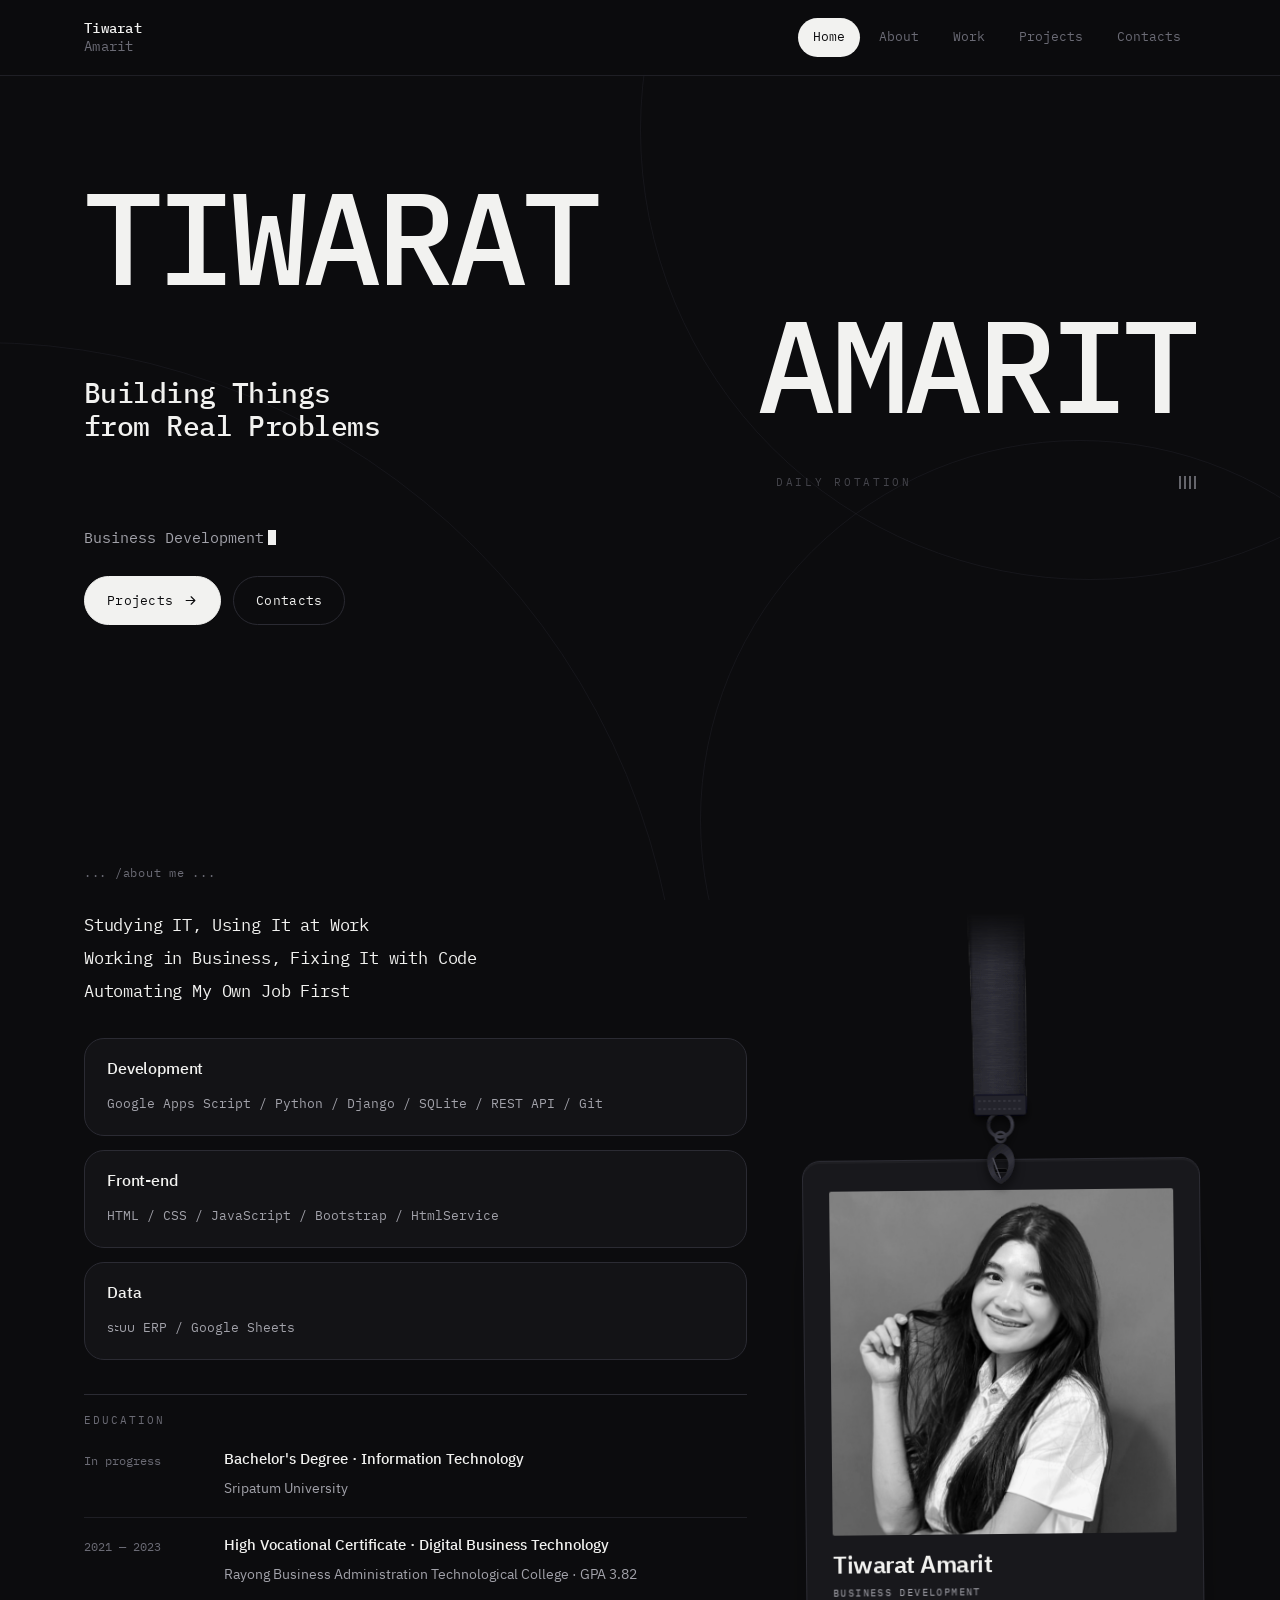
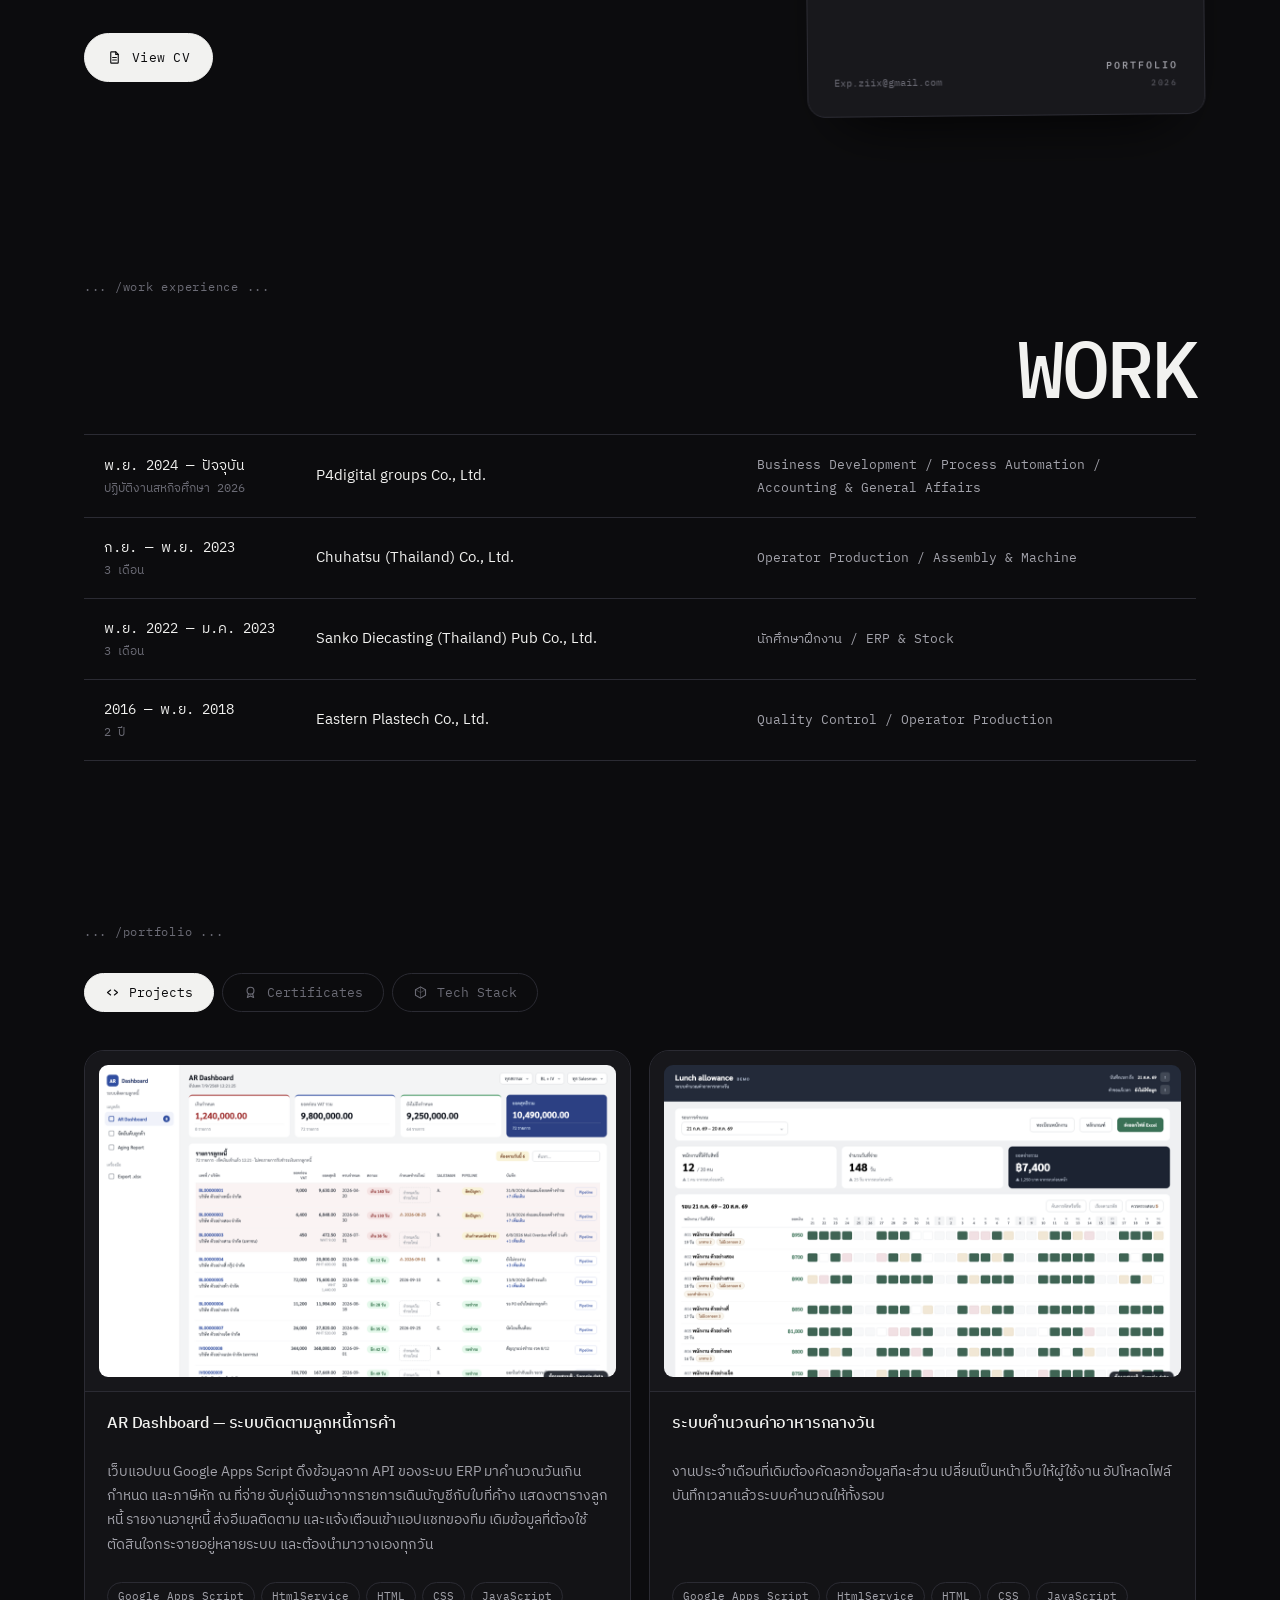
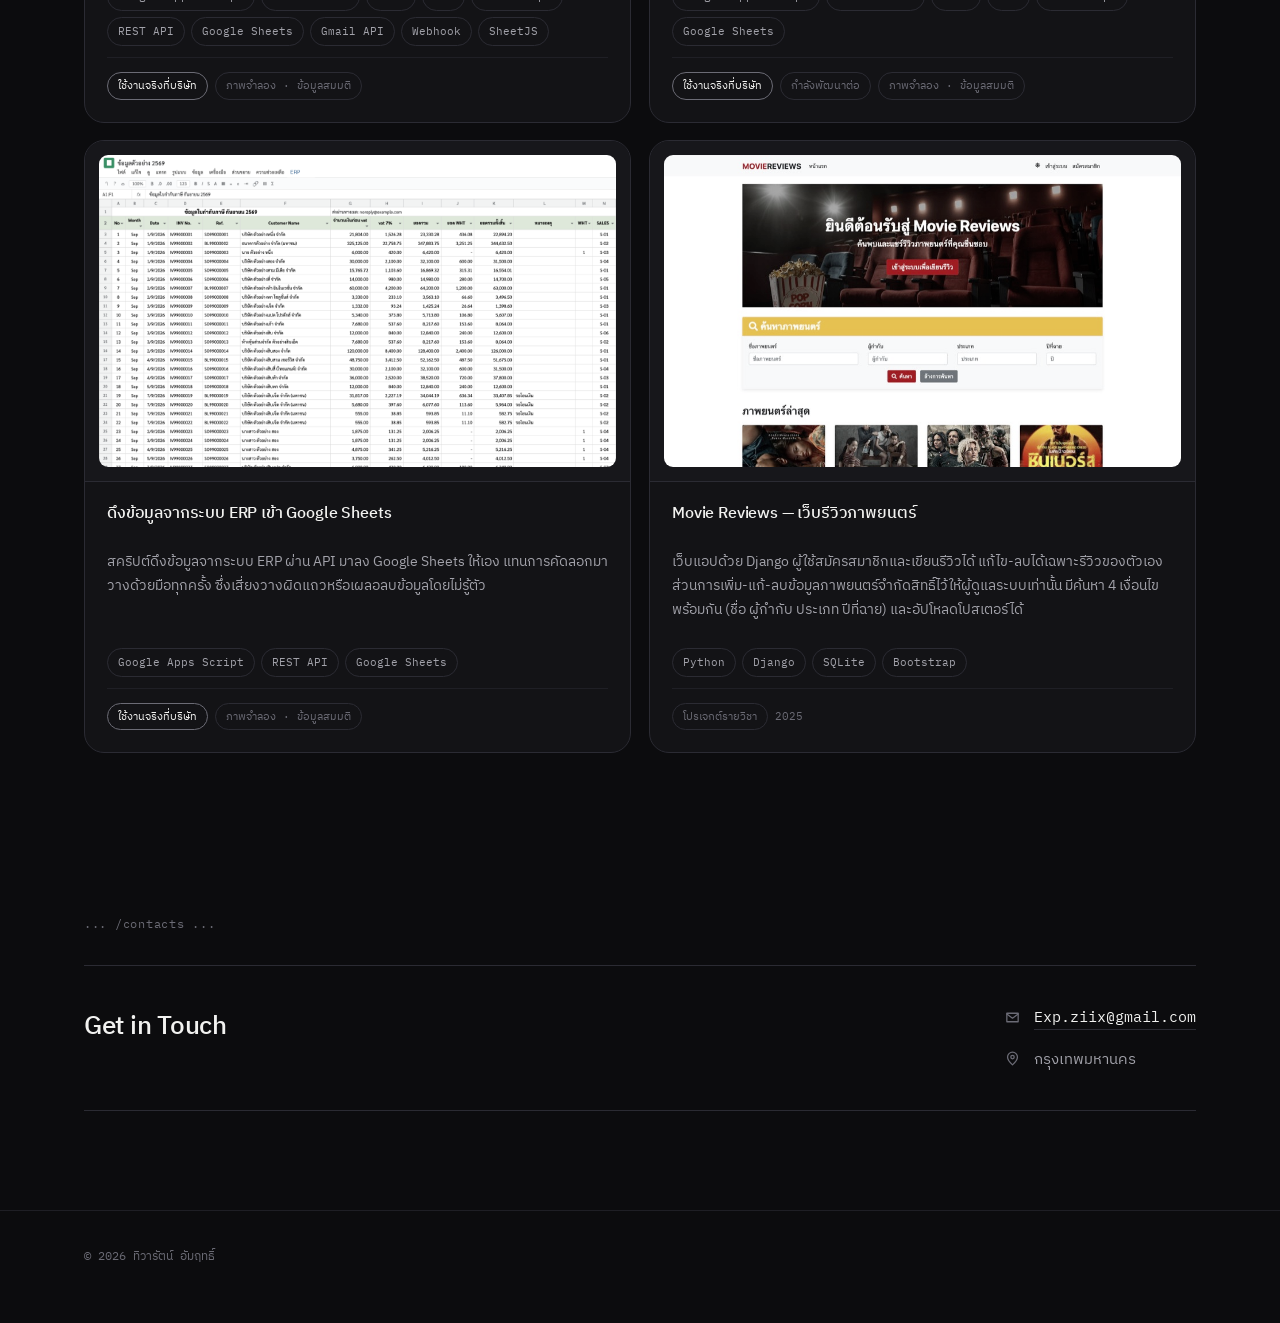
==== index.html @ dc03c557 "เว็บพอร์ตโฟลิโอส่วนตัว เขียนด้วย HTML CSS JavaScript ล้วน ไม่ใช้เฟรมเวิร์กและไม่มีขั้นตอน build ประก" ====
<!doctype html>
<html lang="th">
<head>
<meta charset="UTF-8">
<meta name="viewport" content="width=device-width, initial-scale=1.0">

<!-- ===== SEO / ตอนแปะลิงก์ใน LinkedIn, Messenger, LINE จะดึงตรงนี้ไปแสดง =====
     TODO: แก้ชื่อ ตำแหน่ง และ URL ให้เป็นของจริงหลัง deploy -->
<title>Tiva · Portfolio</title>
<meta name="description" content="ทิวารัตน์ อัมฤทธิ์ (แป้ง) — Business Development ที่เขียน Google Apps Script ลดงานมือให้ทีมใช้จริงในบริษัท และเรียน ป.ตรี IT ที่ ม.ศรีปทุม">
<meta name="author" content="Tiwarat Amarit">
<meta name="theme-color" content="#0C0C0E">
<!-- ปิดไว้ก่อนเพราะยังไม่มีโดเมนจริง URL ปลอมใน canonical เสียหายกว่าไม่มี canonical
     หลัง deploy: เปิดสองบรรทัดนี้ (canonical กับ og:image ด้านล่าง) แล้วแทน URL ให้ถูก
     <link rel="canonical" href="https://ชื่อผู้ใช้.github.io/ชื่อ-repo/"> -->

<meta property="og:type" content="website">
<meta property="og:site_name" content="Tiva · Portfolio">
<meta property="og:title" content="Tiva · Portfolio">
<meta property="og:description" content="ทิวารัตน์ อัมฤทธิ์ (แป้ง) — Business Development ที่เขียน Google Apps Script ลดงานมือให้ทีมใช้จริงในบริษัท และเรียน ป.ตรี IT ที่ ม.ศรีปทุม">
<meta property="og:locale" content="th_TH">
<meta name="twitter:card" content="summary">
<link rel="icon" href="favicon.svg" type="image/svg+xml">
<link rel="preconnect" href="https://fonts.googleapis.com">
<link rel="preconnect" href="https://fonts.gstatic.com" crossorigin>
<link href="https://fonts.googleapis.com/css2?family=IBM+Plex+Mono:wght@400;500&family=IBM+Plex+Sans+Thai:wght@400;500;600&display=swap" rel="stylesheet">
<link rel="stylesheet" href="style.css">
<!-- ติดคลาส js ให้ <html> ก่อน CSS จะวาด ฉากโหลดกับเอฟเฟกต์ค่อย ๆ ปรากฏผูกกับคลาสนี้
     ถ้าผู้ใช้ปิด JS หรือสคริปต์โหลดไม่ขึ้น คลาสจะไม่ติด เนื้อหาเลยแสดงเต็มทันทีแทนที่จะเป็นจอเปล่า -->
<script>document.documentElement.classList.add('js');</script>
</head>
<body>
<svg width="0" height="0" style="position:absolute">
  <defs>
    <symbol id="ic-mail" viewBox="0 0 24 24"><path d="M4 6h16v12H4z" fill="none" stroke="currentColor" stroke-width="1.8" stroke-linejoin="round"/><path d="m4 7 8 6 8-6" fill="none" stroke="currentColor" stroke-width="1.8" stroke-linecap="round" stroke-linejoin="round"/></symbol>
    <symbol id="ic-arrow-right" viewBox="0 0 24 24"><path d="M5 12h14m-6-6 6 6-6 6" fill="none" stroke="currentColor" stroke-width="1.8" stroke-linecap="round" stroke-linejoin="round"/></symbol>
    <symbol id="ic-code" viewBox="0 0 24 24"><path d="m9 8-5 4 5 4M15 8l5 4-5 4" fill="none" stroke="currentColor" stroke-width="1.8" stroke-linecap="round" stroke-linejoin="round"/></symbol>
    <symbol id="ic-medal" viewBox="0 0 24 24"><circle cx="12" cy="9" r="5.5" fill="none" stroke="currentColor" stroke-width="1.8"/><path d="m9 13-2 7 5-2.5L17 20l-2-7" fill="none" stroke="currentColor" stroke-width="1.8" stroke-linejoin="round"/></symbol>
    <symbol id="ic-hex" viewBox="0 0 24 24"><path d="M12 3 4 7.5v9L12 21l8-4.5v-9L12 3Z" fill="none" stroke="currentColor" stroke-width="1.8" stroke-linejoin="round"/><path d="M12 3v9m0 0-8-4.5M12 12l8-4.5M12 12v9" fill="none" stroke="currentColor" stroke-width="1.4" opacity=".6"/></symbol>
    <symbol id="ic-github" viewBox="0 0 24 24"><path d="M12 2a10 10 0 0 0-3.16 19.49c.5.09.68-.22.68-.48v-1.7c-2.78.6-3.37-1.34-3.37-1.34-.46-1.16-1.11-1.47-1.11-1.47-.9-.62.07-.6.07-.6 1 .07 1.53 1.03 1.53 1.03.9 1.52 2.34 1.08 2.91.83.09-.65.35-1.08.63-1.33-2.22-.25-4.56-1.11-4.56-4.95 0-1.09.39-1.98 1.03-2.68-.1-.25-.45-1.27.1-2.65 0 0 .84-.27 2.75 1.02a9.5 9.5 0 0 1 5 0c1.9-1.29 2.75-1.02 2.75-1.02.55 1.38.2 2.4.1 2.65.64.7 1.03 1.59 1.03 2.68 0 3.85-2.34 4.7-4.57 4.94.36.31.68.92.68 1.85v2.75c0 .26.18.58.69.48A10 10 0 0 0 12 2Z" fill="currentColor"/></symbol>
    <symbol id="ic-linkedin" viewBox="0 0 24 24"><rect x="3" y="3" width="18" height="18" rx="3" fill="none" stroke="currentColor" stroke-width="1.6"/><path d="M7.5 10v6.2M7.5 7.6v.02M11 16.2V12.8c0-1.4 1-2.4 2.3-2.4 1.3 0 2.2 1 2.2 2.4v3.4" fill="none" stroke="currentColor" stroke-width="1.6" stroke-linecap="round" stroke-linejoin="round"/><path d="M11 10v6.2" fill="none" stroke="currentColor" stroke-width="1.6" stroke-linecap="round"/></symbol>
    <symbol id="ic-spotify" viewBox="0 0 24 24"><circle cx="12" cy="12" r="10" fill="currentColor"/><path d="M7 10.2c3-1 6.8-.7 9.4.8M7.4 13.2c2.5-.8 5.6-.6 7.8.6M7.7 16c1.9-.6 4.2-.4 5.9.5" stroke="#FBF8F1" stroke-width="1.4" stroke-linecap="round" fill="none"/></symbol>
    <symbol id="ic-doc" viewBox="0 0 24 24"><path d="M14 3H7a1 1 0 0 0-1 1v16a1 1 0 0 0 1 1h10a1 1 0 0 0 1-1V7l-4-4Z" fill="none" stroke="currentColor" stroke-width="1.8" stroke-linejoin="round"/><path d="M14 3v4h4M9 12h6M9 16h6" fill="none" stroke="currentColor" stroke-width="1.8" stroke-linecap="round"/></symbol>
    <symbol id="ic-phone" viewBox="0 0 24 24"><path d="M6 3h3l2 5-2.5 1.5a12 12 0 0 0 6 6L16 13l5 2v3a2 2 0 0 1-2.2 2A16.5 16.5 0 0 1 4 6.2 2 2 0 0 1 6 4Z" fill="none" stroke="currentColor" stroke-width="1.8" stroke-linejoin="round"/></symbol>
    <symbol id="ic-pin" viewBox="0 0 24 24"><path d="M12 21s7-6.2 7-11a7 7 0 1 0-14 0c0 4.8 7 11 7 11Z" fill="none" stroke="currentColor" stroke-width="1.8" stroke-linejoin="round"/><circle cx="12" cy="10" r="2.4" fill="none" stroke="currentColor" stroke-width="1.8"/></symbol>
    <symbol id="ic-close" viewBox="0 0 24 24"><path d="M6 6l12 12M18 6 6 18" stroke="currentColor" stroke-width="2" stroke-linecap="round"/></symbol>
    <symbol id="ic-chevron-down" viewBox="0 0 24 24"><path d="m6 9 6 6 6-6" fill="none" stroke="currentColor" stroke-width="2" stroke-linecap="round" stroke-linejoin="round"/></symbol>
  </defs>
</svg>

<div id="speckles" aria-hidden="true"><span class="ring r1"></span><span class="ring r2"></span><span class="ring r3"></span></div>

<div id="loading">
  <div class="load-pct"><span id="loadPct">0</span>%</div>
  <div class="bar-track"><div class="bar-fill"></div></div>
  <div class="load-label">Loading</div>
</div>

<main>
  <div class="nav-stage">
    <div class="nav-inner" id="navInner">
      <div class="nav-name"><b>Tiwarat</b><span>Amarit</span></div>
      <nav class="pill-nav" id="pillNav">
        <a href="#home" class="active" data-sec="home">Home</a>
        <a href="#about" data-sec="about">About</a>
        <a href="#work" data-sec="work">Work</a>
        <a href="#portfolio" data-sec="portfolio">Projects</a>
        <a href="#contact" data-sec="contact">Contacts</a>
      </nav>
    </div>
  </div>

  <!-- ============ HOME ============ -->
  <section id="home">
    <div class="wrap">
      <h1 class="hero-title" id="heroTitle" aria-label="Tiwarat Amarit">
        <span class="hero-line"><span>Tiwarat</span></span>
        <span class="row end">
          <!-- ประโยคนี้อยู่ในช่องว่างซ้ายของ AMARIT จึงต้องกำหนด aria-label ให้ h1
               ไม่งั้นชื่อหัวข้อของหน้าจะกลายเป็น "Tiwarat Building Things from Real Problems Amarit" -->
          <span class="hero-line tag-line"><span class="hero-tag">Building Things<br>from Real Problems</span></span>
          <span class="hero-line"><span>Amarit</span></span>
        </span>
      </h1>

      <div class="hero-sub">
        <div data-reveal="up" data-delay="120">
          <!-- data-roles = บรรทัดที่พิมพ์ คั่นหลายรายการด้วย | ถ้าใส่รายการเดียวจะพิมพ์จบแล้วค้างไว้ ไม่วนลบ
               ตรงนี้เป็นข้อเท็จจริงว่าทำอะไรที่ไหน ส่วนคำที่เป็นตัวตนอยู่คอลัมน์ขวาใต้ tagline -->
          <div class="hero-role">
            <!-- ใส่รายการแรกไว้เป็นข้อความจริง ถ้าไม่มี JS จะได้เห็นตำแหน่งงาน ไม่ใช่บรรทัดว่าง
                 ตัว JS เขียนทับตั้งแต่ตัวอักษรแรกอยู่แล้ว จึงไม่ชนกับเอฟเฟกต์พิมพ์ดีด --><span id="typedRole" data-roles="Business Development | IT Student">Business Development</span><span class="type-caret" aria-hidden="true"></span>
          </div>
          <div class="hero-cta">
            <a class="btn btn-primary" href="#portfolio">Projects<svg><use href="#ic-arrow-right"/></svg></a>
            <a class="btn" href="#contact">Contacts</a>
          </div>
        </div>
        <div data-reveal="up" data-delay="220">
          <aside class="rotation" id="rotation" data-height="200" data-playlist="https://open.spotify.com/playlist/0DahOG7gZjuO43qWmHUwet" data-reveal="up" data-delay="200">
            <div class="rot-head">
              <span>Daily rotation</span>
              <span class="eq" aria-hidden="true"><i></i><i></i><i></i><i></i></span>
            </div>
            <div class="rot-body">
              <div class="rot-empty">
                <svg viewBox="0 0 24 24" aria-hidden="true"><use href="#ic-spotify"/></svg>
                <p>ยังไม่ได้เชื่อมเพลย์ลิสต์</p>
                <small>วางลิงก์เพลย์ลิสต์ใน data-playlist</small>
              </div>
            </div>
          </aside>
        </div>
      </div>
    </div>
  </section>

  <!-- ============ ABOUT ============ -->
  <section id="about">
    <div class="wrap">
      <div class="sec-label" data-reveal="up">/about me</div>
      <div class="about-grid">
        <div class="about-copy">
          <!-- รวบจากหกบรรทัดเหลือสาม เพราะป้าย (IT Student / Business Development) เป็นส่วนย่อย
               ของประโยคอยู่แล้ว ใส่ทั้งคู่จึงอ่านเหมือนพูดซ้ำ
               สองบรรทัดแรกใช้รูปประโยคเดียวกัน "ทำ A, ใช้/แก้ด้วย B" ให้อ่านเป็นชุด -->
          <div class="about-id" data-reveal="up">
            <span>Studying IT, Using It at Work</span>
            <span>Working in Business, Fixing It with Code</span>
            <span>Automating My Own Job First</span>
          </div>

          <div class="skill-cards">
            <div class="skill-card" data-reveal="up" data-delay="60">
              <h3>Development</h3>
              <div class="list">Google Apps Script / Python / Django / SQLite / REST API / Git</div>
            </div>
            <div class="skill-card" data-reveal="up" data-delay="120">
              <h3>Front-end</h3>
              <div class="list">HTML / CSS / JavaScript / Bootstrap / HtmlService</div>
            </div>
            <div class="skill-card" data-reveal="up" data-delay="180">
              <h3>Data</h3>
              <div class="list">ระบบ ERP / Google Sheets</div>
            </div>
          </div>

          <!-- การศึกษา: เดิมพูดถึงแค่ในย่อหน้า ย้ายมาเป็นบล็อกของตัวเอง
               ทั้งอ่านง่ายกว่า และเติมช่องว่างมุมล่างซ้ายที่คอลัมน์นี้เคยจบก่อนอีกฝั่งไปไกล -->
          <div class="edu-block" data-reveal="up" data-delay="220">
            <div class="edu-head">Education</div>
            <div class="edu-row">
              <div class="edu-when">In progress</div>
              <div class="edu-what">
                <b>Bachelor's Degree · Information Technology</b>
                <span>Sripatum University</span>
              </div>
            </div>
            <div class="edu-row">
              <!-- ปีเป็น ค.ศ. ให้ตรงกับตาราง Work ที่ใช้ ค.ศ. อยู่แล้ว -->
              <div class="edu-when">2021 — 2023</div>
              <div class="edu-what">
                <b>High Vocational Certificate · Digital Business Technology</b>
                <span>Rayong Business Administration Technological College · GPA 3.82</span>
              </div>
            </div>
          </div>

          <div class="about-btns" data-reveal="up" data-delay="280">
            <a class="btn btn-primary" href="cv.html"><svg><use href="#ic-doc"/></svg>View CV</a>
          </div>
        </div>

        <div class="about-side">
        <!-- บัตรห้อยสายคล้อง: การหล่นลงมาและการแกว่งคำนวณด้วย JS (ดู script.js ส่วน badge)
             ถ้าไม่มี JS หรือผู้ใช้ปิดแอนิเมชัน บัตรจะห้อยนิ่งอยู่ตรงกลางเหมือนเดิม -->
        <div class="badge-rig" id="badgeRig">
          <div class="badge-swing" id="badgeSwing">
            <svg class="rig-strap" viewBox="0 0 120 290" aria-hidden="true">
            <defs>
            <!-- ผ้าแบนไม่ใช่เชือกกลม เงาจึงเรียบเกือบทั้งหน้า เข้มลงเฉพาะริมขอบที่เย็บเก็บ -->
            <linearGradient id="tapeG" gradientUnits="userSpaceOnUse" x1="30" y1="0" x2="90" y2="0">
            <stop offset="0" stop-color="#101014"/><stop offset=".07" stop-color="#26262D"/>
            <stop offset=".38" stop-color="#2E2E36"/><stop offset=".72" stop-color="#26262D"/>
            <stop offset=".94" stop-color="#17171C"/><stop offset="1" stop-color="#0C0C10"/>
            </linearGradient>
            <!-- โลหะดำแบบฮาร์ดแวร์บัตรจริง ไม่ใช่โครเมียมเงา มีแค่ขอบรับแสงบาง ๆ -->
            <linearGradient id="mtl" gradientUnits="userSpaceOnUse" x1="44" y1="196" x2="78" y2="230">
            <stop offset="0" stop-color="#6E6E7A"/><stop offset=".26" stop-color="#1E1E24"/>
            <stop offset=".62" stop-color="#3E3E48"/><stop offset="1" stop-color="#0E0E12"/>
            </linearGradient>
            <linearGradient id="mtl2" gradientUnits="userSpaceOnUse" x1="44" y1="222" x2="80" y2="272">
            <stop offset="0" stop-color="#5E5E6A"/><stop offset=".22" stop-color="#1B1B21"/>
            <stop offset=".58" stop-color="#33333C"/><stop offset="1" stop-color="#0D0D11"/>
            </linearGradient>
            <filter id="weave" x="-10%" y="-4%" width="120%" height="108%">
            <feTurbulence type="fractalNoise" baseFrequency="0.045 2.1" numOctaves="3" seed="9" result="n"/>
            <feColorMatrix in="n" type="matrix" result="nm"
            values="0.33 0.33 0.33 0 0  0.33 0.33 0.33 0 0  0.33 0.33 0.33 0 0  0 0 0 0 0.22"/>
            <feComposite in="nm" in2="SourceAlpha" operator="in" result="grain"/>
            <feBlend in="grain" in2="SourceGraphic" mode="soft-light"/>
            </filter>
            <filter id="drop" x="-70%" y="-30%" width="240%" height="170%">
            <feDropShadow dx="0" dy="5" stdDeviation="5" flood-color="#000" flood-opacity=".7"/>
            </filter>
            </defs>
            
            <path class="tape" d="M29.0 0.8 L29.2 4.8 L29.3 8.8 L29.5 12.8 L29.6 16.8 L29.8 20.8 L29.9 24.9 L30.1 28.9 L30.2 33.0 L30.4 37.0 L30.5 41.1 L30.7 45.2 L30.8 49.3 L31.0 53.4 L31.1 57.5 L31.3 61.6 L31.4 65.6 L31.5 69.7 L31.7 73.8 L31.8 77.9 L31.9 82.0 L32.1 86.1 L32.2 90.1 L32.3 94.2 L32.4 98.2 L32.5 102.3 L32.6 106.3 L32.7 110.3 L32.8 114.3 L32.9 118.2 L33.0 122.2 L33.1 126.1 L33.2 130.1 L33.3 133.9 L33.4 137.8 L33.4 141.7 L33.5 145.5 L33.6 149.3 L33.6 153.0 L33.7 156.8 L33.7 160.5 L33.7 164.2 L33.8 167.8 L33.8 171.4 L33.8 175.0 L33.8 178.5 L33.8 182.0 L33.8 185.4 L33.8 188.8 L33.8 192.2 L33.8 195.5 L86.2 196.5 L86.3 193.0 L86.4 189.5 L86.5 186.0 L86.5 182.5 L86.6 178.9 L86.7 175.2 L86.7 171.6 L86.7 167.9 L86.8 164.2 L86.8 160.4 L86.9 156.6 L86.9 152.8 L86.9 149.0 L86.9 145.1 L86.9 141.2 L86.9 137.3 L86.9 133.4 L86.9 129.4 L86.9 125.4 L86.9 121.5 L86.8 117.4 L86.8 113.4 L86.8 109.4 L86.8 105.3 L86.7 101.2 L86.7 97.2 L86.6 93.1 L86.6 89.0 L86.5 84.9 L86.5 80.8 L86.4 76.7 L86.4 72.5 L86.3 68.4 L86.2 64.3 L86.2 60.2 L86.1 56.0 L86.0 51.9 L86.0 47.8 L85.9 43.7 L85.8 39.6 L85.7 35.5 L85.6 31.4 L85.6 27.3 L85.5 23.3 L85.4 19.2 L85.3 15.2 L85.2 11.1 L85.2 7.1 L85.1 3.1 L85.0 -0.8 Z" fill="url(#tapeG)" filter="url(#weave)"/>
            
            <g filter="url(#drop)">
            <circle class="ring" cx="60" cy="212" r="12"/>
            <rect class="hem" x="34" y="182" width="52" height="20" rx="2"/>
            <path class="stitch" d="M38 188 H82 M38 196 H82"/>
            <circle class="eye" cx="60" cy="224" r="5"/>
            <path class="ring" fill="none" d="M68.3 220.2 A12 12 0 0 1 59.0 224.0"/>
            <path class="clasp" fill-rule="evenodd" d="
            M60 230 C 50 232.5, 45.5 241, 46.5 251 C 47.5 261, 53 268, 60 271
            C 67 268, 72.5 261, 73.5 251 C 74.5 241, 70 232.5, 60 230 Z
            M60 240 C 54.5 242, 52 247, 52.5 253 C 53 259.5, 56.5 264, 60 266
            C 63.5 264, 67 259.5, 67.5 253 C 68 247, 65.5 242, 60 240 Z"/>
            <path class="gate" d="M52 245 C 54.5 252, 57 259, 59.5 265"/>
            </g>
            </svg>
            <div class="badge-card">
              <div class="bc-photo">
                <img src="img/profile.jpg" alt="ทิวารัตน์ อัมฤทธิ์" width="760" height="1013">
              </div>
              <div class="bc-big">Tiwarat Amarit</div>
              <div class="bc-role">Business Development</div>
              <div class="bc-foot">
                <div class="bc-contact">
                  <span>Exp.ziix@gmail.com</span>
                </div>
                <div class="bc-mark"><b>Portfolio</b><span>2026</span></div>
              </div>
            </div>
          </div>
        </div>

        </div>
      </div>

    </div>
  </section>

  <!-- ============ WORK ============ -->
  <section id="work">
    <div class="wrap">
      <div class="sec-label" data-reveal="up">/work experience</div>
      <h2 class="work-title" data-reveal="up" data-delay="80">Work</h2>
      <div class="work-table">
        <div class="work-row" data-reveal="up">
          <div class="yr">พ.ย. 2024 — ปัจจุบัน<small>ปฏิบัติงานสหกิจศึกษา 2026</small></div>
          <div class="org">P4digital groups Co., Ltd.</div>
          <div class="role">Business Development / Process Automation / Accounting &amp; General Affairs</div>
        </div>
        <div class="work-row" data-reveal="up">
          <div class="yr">ก.ย. — พ.ย. 2023<small>3 เดือน</small></div>
          <div class="org">Chuhatsu (Thailand) Co., Ltd.</div>
          <div class="role">Operator Production / Assembly &amp; Machine</div>
        </div>
        <div class="work-row" data-reveal="up">
          <div class="yr">พ.ย. 2022 — ม.ค. 2023<small>3 เดือน</small></div>
          <div class="org">Sanko Diecasting (Thailand) Pub Co., Ltd.</div>
          <div class="role">นักศึกษาฝึกงาน / ERP &amp; Stock</div>
        </div>
        <div class="work-row" data-reveal="up">
          <div class="yr">2016 — พ.ย. 2018<small>2 ปี</small></div>
          <div class="org">Eastern Plastech Co., Ltd.</div>
          <div class="role">Quality Control / Operator Production</div>
        </div>
      </div>
    </div>
  </section>

  <!-- ============ PORTFOLIO ============ -->
  <section id="portfolio">
    <div class="wrap">
      <div class="sec-label" data-reveal="up">/portfolio</div>
      <div class="tabbar" role="tablist" aria-label="หมวดผลงาน" data-reveal="up" data-delay="200">
        <button class="tabbtn active" type="button" role="tab" id="tabbtn-projects"
                aria-selected="true" aria-controls="tab-projects" data-tab="projects"><svg><use href="#ic-code"/></svg>Projects</button>
        <button class="tabbtn" type="button" role="tab" id="tabbtn-certificates"
                aria-selected="false" aria-controls="tab-certificates" data-tab="certificates"><svg><use href="#ic-medal"/></svg>Certificates</button>
        <button class="tabbtn" type="button" role="tab" id="tabbtn-techstack"
                aria-selected="false" aria-controls="tab-techstack" data-tab="techstack"><svg><use href="#ic-hex"/></svg>Tech Stack</button>
      </div>

      <div class="tabpanel active" id="tab-projects" role="tabpanel" aria-labelledby="tabbtn-projects">
        <div class="grid-3 grid-proj" id="projGrid">

          <article class="proj-card" data-reveal="up" data-href="project.html?p=ar-dashboard">
            <!-- ภาพจำลองหน้าจอ ข้อมูลสมมติทั้งหมด ไม่ใช่ภาพจากระบบจริง -->
            <div class="proj-thumb has-img"><img loading="lazy" decoding="async" src="img/ar-dashboard.png" alt="ภาพจำลองหน้าจอ AR Dashboard แสดงการ์ดสรุปยอดและตารางรายการลูกหนี้ (ข้อมูลสมมติ)"></div>
            <div class="proj-body">
              <h3><a class="proj-link" href="project.html?p=ar-dashboard">AR Dashboard — ระบบติดตามลูกหนี้การค้า</a></h3>
              <p>
                เว็บแอปบน Google Apps Script ดึงข้อมูลจาก API ของระบบ ERP มาคำนวณวันเกินกำหนด
                และภาษีหัก ณ ที่จ่าย จับคู่เงินเข้าจากรายการเดินบัญชีกับใบที่ค้าง
                แสดงตารางลูกหนี้ รายงานอายุหนี้ ส่งอีเมลติดตาม และแจ้งเตือนเข้าแอปแชทของทีม
                เดิมข้อมูลที่ต้องใช้ตัดสินใจกระจายอยู่หลายระบบ และต้องนำมาวางเองทุกวัน
              </p>
              <div class="proj-tags"><span>Google Apps Script</span><span>HtmlService</span><span>HTML</span><span>CSS</span><span>JavaScript</span><span>REST API</span><span>Google Sheets</span><span>Gmail API</span><span>Webhook</span><span>SheetJS</span></div>
              <div class="proj-meta"><span class="tag-live">ใช้งานจริงที่บริษัท</span><span class="tag-note">ภาพจำลอง · ข้อมูลสมมติ</span></div>
            </div>
          </article>

          <article class="proj-card" data-reveal="up" data-href="project.html?p=lunch-calc">
            <!-- ภาพจำลองหน้าจอ ข้อมูลสมมติทั้งหมด ไม่ใช่ภาพจากระบบจริง -->
            <div class="proj-thumb has-img"><img loading="lazy" decoding="async" src="img/lunch-calc.png" alt="ภาพจำลองหน้าจอระบบคำนวณค่าอาหารกลางวัน แสดงการ์ดสรุปและตารางรายวันของพนักงาน (ข้อมูลสมมติ)"></div>
            <div class="proj-body">
              <h3><a class="proj-link" href="project.html?p=lunch-calc">ระบบคำนวณค่าอาหารกลางวัน</a></h3>
              <p>
                งานประจำเดือนที่เดิมต้องคัดลอกข้อมูลทีละส่วน เปลี่ยนเป็นหน้าเว็บให้ผู้ใช้งาน
                อัปโหลดไฟล์บันทึกเวลาแล้วระบบคำนวณให้ทั้งรอบ
              </p>
              <div class="proj-tags"><span>Google Apps Script</span><span>HtmlService</span><span>HTML</span><span>CSS</span><span>JavaScript</span><span>Google Sheets</span></div>
              <div class="proj-meta"><span class="tag-live">ใช้งานจริงที่บริษัท</span><span class="tag-wip">กำลังพัฒนาต่อ</span><span class="tag-note">ภาพจำลอง · ข้อมูลสมมติ</span></div>
            </div>
          </article>

          <article class="proj-card" data-reveal="up" data-href="project.html?p=erp-sheets">
            <!-- ภาพจำลองหน้าจอ ข้อมูลสมมติทั้งหมด ไม่ใช่ภาพจากชีตจริง -->
            <div class="proj-thumb has-img"><img loading="lazy" decoding="async" src="img/erp-sheets.png" alt="ภาพจำลองชีตที่สคริปต์ดึงข้อมูลใบกำกับภาษีมาลงให้ พร้อมเมนูที่เพิ่มเข้าไปเอง (ข้อมูลสมมติ)"></div>
            <div class="proj-body">
              <h3><a class="proj-link" href="project.html?p=erp-sheets">ดึงข้อมูลจากระบบ ERP เข้า Google Sheets</a></h3>
              <p>
                สคริปต์ดึงข้อมูลจากระบบ ERP ผ่าน API มาลง Google Sheets ให้เอง
                แทนการคัดลอกมาวางด้วยมือทุกครั้ง ซึ่งเสี่ยงวางผิดแถวหรือเผลอลบข้อมูลโดยไม่รู้ตัว
              </p>
              <div class="proj-tags"><span>Google Apps Script</span><span>REST API</span><span>Google Sheets</span></div>
              <div class="proj-meta"><span class="tag-live">ใช้งานจริงที่บริษัท</span><span class="tag-note">ภาพจำลอง · ข้อมูลสมมติ</span></div>
            </div>
          </article>

          <article class="proj-card" data-reveal="up" data-href="project.html?p=movie-reviews">
            <div class="proj-thumb has-img"><img loading="lazy" decoding="async" src="img/movie-review.jpg" alt="หน้าแรกของเว็บ Movie Reviews มีแบนเนอร์ ช่องค้นหา 4 ช่อง และรายการภาพยนตร์"></div>
            <div class="proj-body">
              <h3><a class="proj-link" href="project.html?p=movie-reviews">Movie Reviews — เว็บรีวิวภาพยนตร์</a></h3>
              <p>
                เว็บแอปด้วย Django ผู้ใช้สมัครสมาชิกและเขียนรีวิวได้ แก้ไข-ลบได้เฉพาะรีวิวของตัวเอง
                ส่วนการเพิ่ม-แก้-ลบข้อมูลภาพยนตร์จำกัดสิทธิ์ไว้ให้ผู้ดูแลระบบเท่านั้น
                มีค้นหา 4 เงื่อนไขพร้อมกัน (ชื่อ ผู้กำกับ ประเภท ปีที่ฉาย) และอัปโหลดโปสเตอร์ได้
              </p>
              <div class="proj-tags"><span>Python</span><span>Django</span><span>SQLite</span><span>Bootstrap</span></div>
              <div class="proj-meta"><span class="tag-school">โปรเจกต์รายวิชา</span>2025</div>
            </div>
          </article>

        </div>
      </div>

      <!-- Certificates
           เรียงตามความเกี่ยวข้องกับสายงานที่สมัคร ไม่ใช่ตามวันที่
           เพิ่มใบใหม่: ก๊อป <button> หนึ่งอัน แล้วแก้ data-cert-src / data-cert-title / ข้อความในการ์ด -->
      <div class="tabpanel" id="tab-certificates" role="tabpanel" aria-labelledby="tabbtn-certificates">
        <div class="grid-3" id="certGrid">
          <button class="cert-card" type="button" data-reveal="up"
                  data-cert-title="การออกแบบ UX/UI เพื่อดึงดูดความสนใจของผู้ใช้ — TDGA (สพร.) · 2024"
                  data-cert-src="img/cert-uxui.jpg">
            <span class="cert-name">การออกแบบ UX/UI</span>
            <span class="cert-org">TDGA · สพร.</span>
          </button>
          <button class="cert-card" type="button" data-reveal="up"
                  data-cert-title="Development and Basic Concepts of Cloud Computing — Huawei Talent · 2025"
                  data-cert-src="img/cert-cloud.jpg">
            <span class="cert-name">Cloud Computing — Development and Basic Concepts</span>
            <span class="cert-org">Huawei Talent</span>
          </button>
          <button class="cert-card" type="button" data-reveal="up"
                  data-cert-title="Basic Network สำหรับมือใหม่สาย IT — กรมพัฒนาฝีมือแรงงาน ร่วมกับ CIPAT · 2024"
                  data-cert-src="img/cert-network.jpg">
            <span class="cert-name">Basic Network สำหรับมือใหม่สาย IT</span>
            <span class="cert-org">กรมพัฒนาฝีมือแรงงาน × CIPAT</span>
          </button>
          <button class="cert-card" type="button" data-reveal="up"
                  data-cert-title="Basic Cybersecurity — กรมพัฒนาฝีมือแรงงาน กระทรวงแรงงาน · 2025"
                  data-cert-src="img/cert-cybersecurity.jpg">
            <span class="cert-name">Basic Cybersecurity</span>
            <span class="cert-org">กรมพัฒนาฝีมือแรงงาน</span>
          </button>
          <button class="cert-card" type="button" data-reveal="up"
                  data-cert-title="การเริ่มต้นเป็นผู้ประกอบการรายใหม่ — Thai MOOC โดย มทร.ธัญบุรี · 2026"
                  data-cert-src="img/cert-entrepreneur.jpg">
            <span class="cert-name">การเริ่มต้นเป็นผู้ประกอบการรายใหม่</span>
            <span class="cert-org">Thai MOOC · มทร.ธัญบุรี</span>
          </button>
        </div>
      </div>

      <!-- Tech Stack
           กติกาข้อเดียว: การ์ดในกลุ่มแรก = ต้องตอบคำถามสัมภาษณ์ได้ว่า "เคยใช้ทำอะไร"
           อันไหนตอบไม่ได้ ย้ายลงกลุ่ม "กำลังเรียนรู้" หรือลบทิ้ง อย่าเก็บไว้เฉย ๆ -->
      <div class="tabpanel" id="tab-techstack" role="tabpanel" aria-labelledby="tabbtn-techstack">
        <div class="stack-group">
          <h3 class="stack-head" data-reveal="up"><span class="dot ok"></span>เครื่องมือที่ใช้<small>ใช้ทำงานจริงหรือทำโปรเจกต์มาแล้วทั้งหมด</small></h3>
          <div class="grid-6">
            <div class="tech-card" data-reveal="up"><div class="tech-badge" style="background:#4285F4"><svg width="22" height="22" viewBox="0 0 24 24"><path d="M8 6 3 12l5 6M16 6l5 6-5 6" fill="none" stroke="#fff" stroke-width="2" stroke-linecap="round" stroke-linejoin="round"/></svg></div><div class="tname">Apps Script</div></div>
            <div class="tech-card" data-reveal="up"><div class="tech-badge" style="background:#3776AB">Py</div><div class="tname">Python</div></div>
            <div class="tech-card" data-reveal="up"><div class="tech-badge" style="background:#0C4B33">Dj</div><div class="tname">Django</div></div>
            <div class="tech-card" data-reveal="up"><div class="tech-badge" style="background:#003B57"><svg width="24" height="24" viewBox="0 0 24 24"><ellipse cx="12" cy="6" rx="7" ry="3" fill="none" stroke="#fff" stroke-width="1.8"/><path d="M5 6v12c0 1.7 3.1 3 7 3s7-1.3 7-3V6" fill="none" stroke="#fff" stroke-width="1.8"/><path d="M5 12c0 1.7 3.1 3 7 3s7-1.3 7-3" fill="none" stroke="#fff" stroke-width="1.8"/></svg></div><div class="tname">SQLite</div></div>
            <div class="tech-card" data-reveal="up"><div class="tech-badge" style="background:#e34f26">&lt;/&gt;</div><div class="tname">HTML</div></div>
            <div class="tech-card" data-reveal="up"><div class="tech-badge" style="background:#2965f1">{ }</div><div class="tname">CSS</div></div>
            <div class="tech-card" data-reveal="up"><div class="tech-badge" style="background:#f0db4f;color:#1a1a1a">JS</div><div class="tname">JavaScript</div></div>
            <div class="tech-card" data-reveal="up"><div class="tech-badge" style="background:#7952b3">B</div><div class="tname">Bootstrap</div></div>
            <div class="tech-card" data-reveal="up"><div class="tech-badge" style="background:#F05032"><svg width="22" height="22" viewBox="0 0 24 24"><circle cx="7" cy="6" r="2.4" fill="none" stroke="#fff" stroke-width="1.8"/><circle cx="7" cy="18" r="2.4" fill="none" stroke="#fff" stroke-width="1.8"/><circle cx="17" cy="10" r="2.4" fill="none" stroke="#fff" stroke-width="1.8"/><path d="M7 8.4v7.2M8.9 16.6 15.4 11.6" stroke="#fff" stroke-width="1.8" stroke-linecap="round"/></svg></div><div class="tname">Git / GitHub</div></div>
            <div class="tech-card" data-reveal="up"><div class="tech-badge" style="background:#0F9D58">GS</div><div class="tname">Google Sheets</div></div>
            <div class="tech-card" data-reveal="up"><div class="tech-badge" style="background:#699543"><svg width="24" height="24" viewBox="0 0 24 24"><path d="M4 7h16M4 12h16M4 17h16" stroke="#fff" stroke-width="2" stroke-linecap="round"/></svg></div><div class="tname">ระบบ ERP</div></div>
          </div>
        </div>

      </div>
    </div>
  </section>

  <!-- ============ CONTACT ============ -->
  <section id="contact">
    <div class="wrap">
      <div class="sec-label" data-reveal="up">/contacts</div>
      <div class="contact-row" data-reveal="up" data-delay="80">
        <h2 class="contact-title">Get in Touch</h2>
        <ul class="contact-ch">
          <li>
            <svg aria-hidden="true"><use href="#ic-mail"/></svg>
            <a href="mailto:Exp.ziix@gmail.com">Exp.ziix@gmail.com</a>
          </li>
          <li>
            <svg aria-hidden="true"><use href="#ic-pin"/></svg>
            <span>กรุงเทพมหานคร</span>
          </li>
        </ul>
      </div>
    </div>
  </section>

  <footer>
    <div class="wrap footer-row">
      <span>© 2026 ทิวารัตน์ อัมฤทธิ์ </span>
    </div>
  </footer>

  <!-- ============ LIGHTBOX ใบเซอร์ ============ -->
  <div class="lightbox" id="certLightbox" role="dialog" aria-modal="true" aria-labelledby="lbTitle" hidden>
    <div class="lb-inner">
      <button class="lb-close" type="button" id="lbClose" aria-label="ปิด"><svg width="20" height="20"><use href="#ic-close"/></svg></button>
      <div class="lb-stage" id="lbStage"></div>
      <div class="lb-cap" id="lbTitle"></div>
    </div>
  </div>
</main>
<script src="script.js"></script>
</body>
</html>
---- style.css ----
:root{
    /* ---- โทนขาวดำ ---- */
    --paper:    #0C0C0E;   /* พื้นหลังหน้า */
    --paper-2:  #131316;   /* พื้นยกระดับ */
    --card:     #17171B;
    --line:     #2B2B33;
    --line-soft:#1F1F25;
    --ink:      #F2F2F0;
    --ink-soft: #A2A2AA;
    --ink-faint:#6B6B75;

    /* สองชื่อนี้เหลือจากพาเลตต์เดิม เก็บไว้เพราะ project.html ยังอ้างอยู่ */
    --apple:   #A2A2AA;
    --tote:    #2B2B33;

    --radius-lg: 20px;
    --radius-md: 14px;

    /* IBM Plex Mono ไม่มีตัวอักษรไทย ต้องคั่น IBM Plex Sans Thai ไว้เป็นลำดับถัดไป
       ไม่งั้นข้อความไทยจะตกไปใช้ฟอนต์ระบบ กลายเป็นคนละหน้าตากับส่วนอื่นของเว็บ
       เบราว์เซอร์เลือกฟอนต์ทีละตัวอักษร อังกฤษจึงยังได้ Plex Mono ตามเดิม */
    --mono: "IBM Plex Mono", "IBM Plex Sans Thai", ui-monospace, SFMono-Regular, Menlo, monospace;
    --sans: "IBM Plex Sans Thai", "IBM Plex Sans", system-ui, -apple-system, sans-serif;
    --ease: cubic-bezier(.16,1,.3,1);
  }
  *{box-sizing:border-box;}
  html{scroll-behavior:smooth;}
  @media (prefers-reduced-motion: reduce){ html{scroll-behavior:auto;} *{animation-duration:.01ms !important; transition-duration:.01ms !important;} }
  body{
    margin:0; background:var(--paper); color:var(--ink);
    font-family:var(--sans);
    font-size:15.5px; line-height:1.72; -webkit-font-smoothing:antialiased;
    overflow-x:hidden;
  }
  h1,h2,h3{ margin:0; font-weight:600; letter-spacing:-.01em; }
  a{ color:inherit; text-decoration:none; }
  button{ font-family:inherit; }
  svg{ display:block; }
  .wrap{ max-width:1180px; margin:0 auto; padding:0 34px; }
  @media (max-width:640px){ .wrap{ padding:0 20px; } }

  /* ---------------- วงกลมเส้นบางเป็นฉากหลัง ---------------- */
  #speckles{ position:fixed; inset:0; z-index:0; pointer-events:none; overflow:hidden; }
  #speckles .ring{ position:absolute; border:1px solid var(--line-soft); border-radius:50%; opacity:.6; }
  #speckles .ring.r1{ width:900px;  height:900px;  top:-320px;    right:-260px; }
  #speckles .ring.r2{ width:1400px; height:1400px; top:38%;       left:-720px; }
  #speckles .ring.r3{ width:760px;  height:760px;  bottom:-300px; right:-180px; }

  main{ position:relative; z-index:1; }

  /* ---------------- หน้าโหลด ----------------
     ฉากนี้ปิดด้วย JS อย่างเดียว ถ้าไม่มี JS จะค้างคาจอตลอดไป
     จึงซ่อนไว้เป็นค่าตั้งต้น แล้วให้โผล่เฉพาะตอนที่ <html> มีคลาส js
     (สคริปต์บรรทัดเดียวใน <head> เป็นคนใส่ให้) */
  #loading{ display:none; }
  html.js #loading{
    position:fixed; inset:0; z-index:100; background:var(--paper);
    display:flex; flex-direction:column; align-items:center; justify-content:center; gap:24px;
    transition:opacity .55s var(--ease), visibility .55s var(--ease);
    /* กันอีกชั้น เผื่อ script.js โหลดไม่ขึ้น คลาส js ติดแล้วแต่ไม่มีใครมาสั่งปิด
       ครบ 8 วินาทีให้หายไปเอง คนจะได้ไม่เจอจอค้าง */
    animation:loading-failsafe 0s linear 8s forwards;
  }
  @keyframes loading-failsafe{ to{ opacity:0; visibility:hidden; pointer-events:none; } }
  html.js #loading.hide{ opacity:0; visibility:hidden; pointer-events:none; }
  #loading .load-pct{
    font-family:var(--mono); font-size:clamp(3.4rem,13vw,8rem); font-weight:500;
    letter-spacing:-.04em; line-height:1;
  }
  #loading .load-label{
    font-family:var(--mono); font-size:.76rem; letter-spacing:.28em; text-transform:uppercase; color:var(--ink-faint);
  }
  #loading .bar-track{ position:relative; height:1px; background:var(--line); width:min(420px,72vw); }
  #loading .bar-fill{ position:absolute; inset:0 auto 0 0; width:0%; background:var(--ink); transition:width .1s linear; }

  /* ---------------- แถบบน ---------------- */
  .nav-stage{
    position:sticky; top:0; z-index:40; background:rgba(12,12,14,.82);
    backdrop-filter:blur(14px); border-bottom:1px solid var(--line-soft);
  }
  .nav-inner{
    max-width:1180px; margin:0 auto; padding:18px 34px;
    display:flex; align-items:center; justify-content:space-between; gap:24px;
  }
  @media (max-width:640px){ .nav-inner{ padding:14px 20px; } }
  .nav-name{ font-family:var(--mono); font-size:.86rem; line-height:1.35; letter-spacing:.02em; }
  .nav-name b{ display:block; font-weight:500; }
  .nav-name span{ display:block; color:var(--ink-faint); }
  .pill-nav{ display:flex; gap:4px; }
  .pill-nav a{
    font-family:var(--mono); font-size:.82rem; color:var(--ink-faint);
    padding:8px 15px; border-radius:999px;
    transition:color .25s var(--ease), background-color .25s var(--ease);
  }
  .pill-nav a:hover{ color:var(--ink-soft); }
  .pill-nav a.active{ color:var(--paper); background:var(--ink); }
  @media (max-width:560px){ .pill-nav a{ padding:7px 10px; font-size:.75rem; } }
  /* ที่จอ 390px เมนูต้องการ ~405px แต่มีที่ให้ 350px ปุ่มสุดท้าย (Contacts) จึงหลุดขอบจอ
     ซ่อนชื่อมุมซ้ายบนจอเล็กแทน ไม่เสียอะไรเพราะชื่อตัวใหญ่อยู่ถัดลงไปไม่กี่พิกเซล */
  @media (max-width:520px){
    .nav-name{ display:none; }
    .nav-inner{ justify-content:flex-end; }
  }

  section{ padding:120px 0 40px; }
  section#home{ padding-top:96px; }
  @media (max-width:640px){ section{ padding:80px 0 30px; } }

  /* ป้ายกำกับหัวข้อ แบบ ... /about ... */
  .sec-label{
    font-family:var(--mono); font-size:.78rem; color:var(--ink-faint);
    letter-spacing:.06em; margin-bottom:30px;
  }
  .sec-label::before{ content:"... "; }
  .sec-label::after{ content:" ..."; }

  /* ---------------- hero ---------------- */
  .hero-title{
    font-family:var(--mono); font-weight:500;
    font-size:clamp(2.6rem,10.5vw,8.2rem); line-height:.98; letter-spacing:-.045em;
    text-transform:uppercase;
  }
  .hero-title .row{ display:flex; align-items:center; gap:26px; flex-wrap:wrap; }
  .hero-title .row.end{ justify-content:flex-end; }
  .hero-line{ display:block; overflow:hidden; }
  /* ชื่อเลื่อนขึ้นมาจากใต้เส้น โดยเริ่มจากถูกดันลงไปพ้นกรอบ แล้ว JS ใส่คลาส in ให้เลื่อนขึ้น
     ต้องผูกกับคลาส js ด้วย ไม่งั้นเบราว์เซอร์ที่ไม่รัน JS จะไม่มีใครมาใส่ in ให้
     ชื่อก็ค้างอยู่ใต้กรอบตลอดไป หัวเรื่องของหน้าหายทั้งก้อน */
  .hero-line > span{ display:block; }
  html.js .hero-line > span{
    transform:translateY(105%); transition:transform 1s var(--ease);
    animation:hero-failsafe 0s linear 8s forwards;   /* กันเหนียวแบบเดียวกับที่อื่น */
  }
  @keyframes hero-failsafe{ to{ transform:none; } }
  html.js .hero-title.in .hero-line > span{ transform:none; }

  /* ชิดบนทั้งคู่ ตอนตัวเล่นเพลงสูง 352px ฝั่งขวาสูงกว่าซ้าย 281px
     ถ้าสั่งให้จบเสมอกัน ของฝั่งซ้ายจะถูกดันลงไปจนเกิดช่องโหว่กลางคอลัมน์ 311px */
  .hero-sub{ display:grid; grid-template-columns:minmax(0,1fr) minmax(0,1fr); gap:40px; margin-top:44px; align-items:start; }
  @media (max-width:820px){ .hero-sub{ grid-template-columns:1fr; gap:26px; } }
  /* ดันเฉพาะคอลัมน์ซ้ายลงมา ให้ห่างจากประโยคด้านบน
     ไม่ใช้ margin-top ที่ .hero-sub เพราะจะดันตัวเล่นเพลงลงตามไปด้วยแล้วหน้าแรกสูงขึ้น
     ฝั่งขวาสูงกว่าอยู่แล้ว การดันซ้ายลงมาจึงไม่ทำให้หน้ายาวขึ้นเลย */
  @media (min-width:821px){ .hero-sub > div:first-child{ margin-top:52px; } }
  .hero-role{ font-family:var(--mono); font-size:.92rem; color:var(--ink-soft); min-height:1.6em; }
  /* อยู่ในช่องว่างซ้ายของ AMARIT จึงต้องล้างค่าที่สืบมาจาก .hero-title (ตัวใหญ่ ตัวพิมพ์ใหญ่ บรรทัดชิด) */
  .hero-tag{
    margin:0; text-align:left; text-transform:none;
    font-family:var(--mono); font-weight:500;
    font-size:clamp(1.15rem,2.2vw,1.72rem); line-height:1.2; letter-spacing:-.02em;
  }
  /* ตัวห่อที่เป็น flex item จริง ระยะและการจัดตำแหน่งจึงอยู่ตรงนี้ ไม่ใช่ที่ตัวหนังสือ
     ดันชิดล่างของแถว AMARIT แทนที่จะลอยกลางแถว จะได้ห่างจาก TIWARAT ขึ้น
     margin-bottom ติดลบดันต่ออีกนิดให้บรรทัดล่างอยู่ระดับเดียวกับฐานของ AMARIT
     ใช้วิธีนี้แทนการเว้นระยะด้านบน เพราะการเว้นด้านบนจะดันให้ AMARIT เลื่อนลงตามไปด้วย */
  .tag-line{ align-self:flex-end; margin-bottom:-14px; }
  /* เลื่อนขึ้นมาช้ากว่าชื่อเล็กน้อย ให้ชื่อมาก่อนแล้วประโยคตามทีหลัง */
  .hero-title.in .tag-line > span{ transition-delay:.16s; }
  @media (min-width:821px){ .hero-title .row.end{ justify-content:space-between; } }
  /* จอแคบ: ดันลงไปอยู่บรรทัดของตัวเองใต้ AMARIT ไม่งั้นสองก้อนจะเบียดกันในแถวเดียว */
  @media (max-width:820px){
    .hero-tag{ font-size:clamp(1.1rem,4.4vw,1.6rem); }
    .tag-line{ order:1; width:100%; align-self:auto; margin-bottom:0; }
  }
  /* เคอร์เซอร์กะพริบมีความหมายเฉพาะตอนมีเอฟเฟกต์พิมพ์ดีด
     ถ้าไม่มี JS มันจะเป็นแค่แท่งสี่เหลี่ยมค้างอยู่เฉย ๆ จึงซ่อนไปเลย */
  .type-caret{ display:none; }
  html.js .type-caret{
    display:inline-block; width:8px; height:1em; background:var(--ink);
    margin-left:4px; vertical-align:-2px; animation:caret 1.05s steps(1) infinite;
  }
  @keyframes caret{ 50%{ opacity:0; } }

  /* ---------------- ปุ่ม ---------------- */
  .btn{
    display:inline-flex; align-items:center; gap:10px; font-family:var(--mono);
    font-size:.84rem; letter-spacing:.02em; padding:12px 22px; border-radius:999px;
    border:1px solid var(--line); background:transparent; color:var(--ink); cursor:pointer;
    transition:background-color .3s var(--ease), color .3s var(--ease), border-color .3s var(--ease);
  }
  .btn:hover{ background:var(--ink); color:var(--paper); border-color:var(--ink); }
  .btn-primary{ background:var(--ink); color:var(--paper); border-color:var(--ink); }
  .btn-primary:hover{ background:transparent; color:var(--ink); border-color:var(--line); }
  .btn svg{ width:15px; height:15px; }
  a:focus-visible, button:focus-visible, [tabindex]:focus-visible{ outline:1.5px solid var(--ink); outline-offset:3px; }
  .hero-cta{ display:flex; gap:12px; margin-top:26px; flex-wrap:wrap; }

  /* ---------------- about ---------------- */
  .about-grid{ display:grid; grid-template-columns:1.25fr .75fr; gap:52px; align-items:start; }
  @media (max-width:900px){ .about-grid{ grid-template-columns:1fr; gap:32px; } }
  /* บล็อกบอกตัวตนสามบรรทัด อ่านเป็นชุดเดียว ไม่มีป้ายกำกับซ้ำ */
  .about-id{
    display:flex; flex-direction:column; gap:9px;
    font-family:var(--mono); font-size:clamp(.95rem,1.5vw,1.08rem);
    line-height:1.4; letter-spacing:-.01em; color:var(--ink); margin-bottom:30px;
  }
  .about-btns{ display:flex; gap:12px; margin-top:30px; flex-wrap:wrap; }
  .about-side{ display:flex; flex-direction:column; gap:14px; }
  /* ---------------- บัตรห้อยสายคล้อง ---------------- */
  /* .badge-swing คือชิ้นเดียวที่หมุน จุดหมุนอยู่ที่ห่วงบนสุด
     ทุกอย่างใต้ห่วง (สาย คลิป บัตร) จึงเหวี่ยงตามกันเป็นพวงเดียว */
  .badge-rig{ position:relative; }
  /* จุดหมุนอยู่เหนือขอบบนขึ้นไป เพราะสายคล้องถูกตัดให้เหมือนห้อยลงมาจากที่สูงกว่านั้น
     ลูกตุ้มที่ยาวขึ้นจะแกว่งช้าและนิ่งกว่า ซึ่งตรงกับของจริง */
  .badge-swing{
    position:relative; display:flex; flex-direction:column; align-items:center;
    transform-origin:50% -24px; will-change:transform; touch-action:pan-y;
  }
  /* สายไล่จางที่หัว ให้อ่านว่าต่อขึ้นไปข้างบน และวางทับบัตรเพื่อให้ตะขอคล้องผ่านรูจริง */
  .rig-strap{
    width:120px; height:290px; overflow:visible;
    position:relative; z-index:4; margin-bottom:-44px;
    -webkit-mask-image:linear-gradient(to bottom, transparent 0, #000 52px);
    mask-image:linear-gradient(to bottom, transparent 0, #000 52px);
  }
  .rig-strap .hem{ fill:#22222A; stroke:#0E0E12; stroke-width:.8; }
  .rig-strap .stitch{ fill:none; stroke:#6A6A76; stroke-width:.9; stroke-dasharray:2.5 2.5; opacity:.5; }
  .rig-strap .ring{ fill:none; stroke:url(#mtl); stroke-width:3.2; }
  .rig-strap .eye{ fill:none; stroke:url(#mtl); stroke-width:2.6; }
  .rig-strap .clasp{ fill:url(#mtl2); }
  .rig-strap .gate{ fill:none; stroke:#8A8A98; stroke-width:1.2; opacity:.45; stroke-linecap:round; }
  .badge-card{
    position:relative; width:100%; padding:30px 26px 24px;
    border:1px solid var(--line); border-radius:18px; background:var(--card);
    box-shadow:0 34px 60px -34px #000, 0 2px 0 rgba(255,255,255,.03) inset;
  }
  /* ช่องเสียบคลิปที่หัวบัตร เจาะให้เห็นพื้นหลังจริง */
  .badge-card::before{
    content:""; position:absolute; top:8px; left:50%; transform:translateX(-50%);
    width:14px; height:5px; border-radius:99px; background:#050507;
    box-shadow:0 0 0 1px rgba(255,255,255,.14) inset;
  }
  /* เลย์เอาต์ตามบัตรตัวอย่าง: รูปใหญ่เกือบเต็มความกว้าง > ชื่อ > ตำแหน่ง >
     เว้นว่างยาว ๆ > ข้อมูลติดต่อซ้ายล่าง คู่กับมาร์กขวาล่าง
     ที่ว่างตรงกลางคือส่วนสำคัญของแบบนี้ ถ้าอัดเนื้อหาเต็มจะเสียคาแรกเตอร์ทันที */
  .bc-photo{ overflow:hidden; border-radius:2px; background:var(--paper-2); aspect-ratio:1/1; }
  .bc-photo img{
    width:100%; height:100%; object-fit:cover; object-position:50% 15%; display:block;
    filter:grayscale(1) contrast(1.06) brightness(.97);
    transition:filter .55s var(--ease);
  }
  .badge-rig:hover .bc-photo img{ filter:grayscale(0) contrast(1.02) brightness(1); }

  /* ชื่อเป็นตัวพิมพ์ปกติ ไม่ใช่ตัวพิมพ์ใหญ่ทั้งหมด ตามตัวอย่าง */
  .bc-big{
    margin-top:18px; font-family:var(--sans); font-weight:600; font-size:1.5rem;
    line-height:1.12; letter-spacing:-.02em; color:var(--ink);
  }
  .bc-role{
    margin-top:5px; font-family:var(--mono); font-size:.62rem; letter-spacing:.14em;
    text-transform:uppercase; color:var(--ink-soft);
  }
  .bc-foot{
    display:flex; align-items:flex-end; justify-content:space-between; gap:12px;
    margin-top:58px; font-family:var(--mono);
  }
  .bc-contact{ display:flex; flex-direction:column; gap:2px; font-size:.6rem; color:var(--ink-faint); }
  .bc-mark{ display:flex; flex-direction:column; align-items:flex-end; gap:1px; text-align:right; }
  .bc-mark b{
    font-weight:500; font-size:.62rem; letter-spacing:.2em;
    text-transform:uppercase; color:var(--ink-soft);
  }
  .bc-mark span{ font-size:.52rem; letter-spacing:.2em; color:var(--ink-faint); }
  @media (max-width:900px){ .badge-rig{ max-width:320px; margin:0 auto; } }

  /* ---------------- Daily Rotation ---------------- */
  /* ถอดกรอบการ์ดออก เพราะตัวฝังของ Spotify มีกรอบมนของตัวเองอยู่แล้ว ซ้อนกันจะกลายเป็นกล่องในกล่อง
     แคบและชิดขวาให้ขอบตรงกับ AMARIT ที่อยู่เหนือขึ้นไป */
  .rotation{
    max-width:420px; margin-left:auto;
    background:none; border:none; padding:0;
  }
  /* จอแคบ หน้าแรกเหลือคอลัมน์เดียว การ์ดจึงกางเต็มความกว้างตามไปด้วย */
  @media (max-width:820px){ .rotation{ max-width:none; margin-left:0; } }
  .rot-head{
    display:flex; align-items:center; justify-content:space-between; gap:12px;
    padding-bottom:10px; opacity:.6;
    font-family:var(--mono); font-size:.7rem; letter-spacing:.24em; text-transform:uppercase;
    color:var(--ink-faint);
  }
  /* แท่งอีควอไลเซอร์ ขยับเบา ๆ พอให้รู้ว่าเป็นเรื่องเพลง */
  .rot-head .eq{ display:flex; align-items:flex-end; gap:3px; height:13px; }
  .rot-head .eq i{ width:2px; height:100%; background:var(--ink-soft); transform-origin:bottom; animation:eq 1.2s ease-in-out infinite; }
  .rot-head .eq i:nth-child(2){ animation-delay:.15s; }
  .rot-head .eq i:nth-child(3){ animation-delay:.3s; }
  .rot-head .eq i:nth-child(4){ animation-delay:.45s; }
  @keyframes eq{ 0%,100%{ transform:scaleY(.25); } 50%{ transform:scaleY(1); } }
  @media (prefers-reduced-motion: reduce){ .rot-head .eq i{ animation:none; transform:scaleY(.55); } }

  .rot-body{ margin-top:0; }
  /* ย้ายมาอยู่ใต้สองคอลัมน์แบบเต็มความกว้าง เพราะในคอลัมน์ขวากว้างแค่ ~355px
     ตัวฝังของ Spotify จะตัดชื่อเพลย์ลิสต์ทิ้ง และทำให้คอลัมน์ขวายาวกว่าซ้าย 476px */
  .rot-body iframe{ display:block; width:100%; border:0; border-radius:12px; }
  .rot-body iframe{ width:100%; border:0; border-radius:12px; display:block; }
  .rot-empty{
    border:1px dashed var(--line); border-radius:var(--radius-md); padding:24px 18px;
    display:flex; flex-direction:column; align-items:center; gap:8px; text-align:center;
  }
  .rot-empty svg{ width:26px; height:26px; color:var(--ink-faint); }
  .rot-empty p{ margin:0; font-size:.86rem; color:var(--ink-soft); }
  .rot-empty small{ font-family:var(--mono); font-size:.7rem; color:var(--ink-faint); }

  /* ---------------- การ์ดทักษะ ---------------- */
  .skill-cards{ display:flex; flex-direction:column; gap:14px; margin-top:34px; }
  .skill-card{
    border:1px solid var(--line); border-radius:var(--radius-lg); padding:18px 22px;
    background:var(--paper-2); transition:border-color .3s var(--ease);
  }
  .skill-card:hover{ border-color:var(--ink-faint); }
  .skill-card h3{ font-size:.98rem; font-weight:500; margin-bottom:8px; }
  .skill-card .list{ font-family:var(--mono); font-size:.8rem; color:var(--ink-soft); line-height:1.95; }

  /* การศึกษา: ใช้เส้นคั่นแบบเดียวกับตารางประสบการณ์ ไม่ใช่กล่องซ้อนกล่อง */
  .edu-block{ margin-top:34px; border-top:1px solid var(--line); }
  .edu-head{
    font-family:var(--mono); font-size:.7rem; letter-spacing:.18em;
    text-transform:uppercase; color:var(--ink-faint); padding:16px 0 2px;
  }
  .edu-row{ display:flex; gap:24px; padding:15px 0; border-bottom:1px solid var(--line-soft); }
  .edu-row:last-child{ border-bottom:0; }
  .edu-when{ flex:0 0 116px; font-family:var(--mono); font-size:.78rem; color:var(--ink-faint); padding-top:3px; }
  .edu-what b{ display:block; font-weight:500; font-size:.95rem; color:var(--ink); }
  .edu-what span{ display:block; margin-top:5px; font-size:.86rem; color:var(--ink-soft); }
  @media (max-width:640px){
    .edu-row{ flex-direction:column; gap:6px; }
    .edu-when{ flex:none; padding-top:0; }
  }

  /* ---------------- ตารางประสบการณ์ ---------------- */
  .work-title{
    font-family:var(--mono); font-weight:500; text-transform:uppercase;
    font-size:clamp(2.2rem,7vw,5rem); letter-spacing:-.04em; line-height:1;
    text-align:right; margin-bottom:26px;
  }
  .work-table{ border-top:1px solid var(--line); }
  .work-row{
    display:grid; grid-template-columns:190px 1fr 1fr; gap:22px; align-items:center;
    padding:18px 20px; border-bottom:1px solid var(--line);
    transition:background-color .35s var(--ease), color .35s var(--ease);
  }
  .work-row:hover{ background:var(--ink); color:var(--paper); }
  .work-row .yr{ font-family:var(--mono); font-size:.86rem; }
  .work-row .yr small{ display:block; color:var(--ink-faint); font-size:.74rem; }
  .work-row:hover .yr small{ color:rgba(12,12,14,.6); }
  .work-row .org{ font-size:.95rem; }
  .work-row .role{ font-family:var(--mono); font-size:.84rem; color:var(--ink-soft); }
  .work-row:hover .role{ color:rgba(12,12,14,.75); }
  @media (max-width:760px){
    .work-row{ grid-template-columns:1fr; gap:4px; padding:16px 14px; }
    .work-title{ text-align:left; }
  }

  /* ---------------- แท็บผลงาน ---------------- */
  .tabbar{ display:flex; gap:8px; flex-wrap:wrap; margin-bottom:38px; }
  .tabbtn{
    display:inline-flex; align-items:center; gap:9px; font-family:var(--mono); font-size:.82rem;
    padding:10px 20px; border-radius:999px; border:1px solid var(--line);
    background:transparent; color:var(--ink-faint); cursor:pointer;
    transition:background-color .3s var(--ease), color .3s var(--ease), border-color .3s var(--ease);
  }
  .tabbtn svg{ width:15px; height:15px; }
  .tabbtn:hover{ color:var(--ink-soft); }
  .tabbtn.active{ background:var(--ink); color:var(--paper); border-color:var(--ink); }
  .tabpanel{ display:none; }
  .tabpanel.active{ display:block; animation:fadein .45s var(--ease); }
  @keyframes fadein{ from{ opacity:0; transform:translateY(8px);} to{ opacity:1; transform:none; } }

  .grid-3{ display:grid; grid-template-columns:repeat(3,1fr); gap:18px; }
  @media (max-width:980px){ .grid-3{ grid-template-columns:1fr 1fr; } }
  @media (max-width:640px){ .grid-3{ grid-template-columns:1fr; } }
  /* แท็บผลงานใช้ 2 คอลัมน์: 4 ใบเต็มพอดีสองแถว และภาพหน้าจอกว้างขึ้นเกือบเท่าตัวจนอ่านตัวเลขในระบบออก
     แท็บใบรับรองยังเป็น 3 คอลัมน์ตามเดิม เพราะมี 5 ใบและไม่ต้องอ่านรายละเอียดในภาพ */
  .grid-proj{ grid-template-columns:1fr 1fr; }
  @media (max-width:640px){ .grid-proj{ grid-template-columns:1fr; } }

  /* ---------------- การ์ดผลงาน ---------------- */
  .proj-card{
    background:var(--paper-2); border:1px solid var(--line); border-radius:var(--radius-lg);
    overflow:hidden; display:flex; flex-direction:column;
    transition:border-color .35s var(--ease), transform .35s var(--ease);
  }
  .proj-card.is-clickable{ cursor:pointer; }
  .proj-card:hover{ border-color:var(--ink-faint); transform:translateY(-3px); }
  /* เว้นขอบรอบรูปให้พื้นการ์ดทำหน้าที่เป็นกรอบ ของเดิมรูปชนขอบการ์ดทั้งสามด้าน
     ภาพหน้าจอที่พื้นมืด (เช่นเว็บนี้เอง) จึงกลืนไปกับการ์ดจนหาขอบรูปไม่เจอ */
  .proj-thumb{ aspect-ratio:16/10; background:var(--card); position:relative; overflow:hidden;
    padding:14px; border-bottom:1px solid var(--line); }
  .proj-thumb.has-img img{
    width:100%; height:100%; object-fit:cover; object-position:top center; border-radius:9px;
    filter:grayscale(.4); transition:filter .45s var(--ease);
  }
  .proj-card:hover .proj-thumb.has-img img{ filter:none; }
  .proj-card .proj-thumb::after{
    content:"อ่านรายละเอียด →"; position:absolute; bottom:12px; right:12px; z-index:2;
    font-family:var(--mono); font-size:.72rem; background:var(--ink); color:var(--paper);
    border-radius:999px; padding:5px 13px; opacity:0; transform:translateY(4px);
    transition:opacity .3s var(--ease), transform .3s var(--ease);
  }
  .proj-card:hover .proj-thumb::after, .proj-card:focus-within .proj-thumb::after{ opacity:1; transform:none; }
  .proj-body{ padding:20px 22px 22px; display:flex; flex-direction:column; gap:11px; flex:1; }
  .proj-body h3{ font-size:1rem; font-weight:500; line-height:1.45; }
  .proj-link{ color:inherit; }
  .proj-card:hover .proj-link{ text-decoration:underline; text-underline-offset:4px; }
  .proj-body p{ color:var(--ink-soft); font-size:.88rem; flex:1; }
  .proj-tags{ display:flex; gap:6px; flex-wrap:wrap; }
  .proj-tags span{
    font-family:var(--mono); font-size:.7rem; color:var(--ink-soft);
    border:1px solid var(--line); padding:4px 10px; border-radius:999px;
  }
  .proj-meta{
    display:flex; align-items:center; flex-wrap:wrap; gap:7px; margin-top:auto; padding-top:14px;
    border-top:1px solid var(--line-soft); font-family:var(--mono); font-size:.7rem; color:var(--ink-faint);
  }
  .proj-meta span{ padding:3px 10px; border-radius:999px; border:1px solid var(--line); }
  .proj-meta .tag-live{ color:var(--ink); border-color:var(--ink-faint); }

  /* ---------------- Tech Stack ---------------- */
  .stack-group + .stack-group{ margin-top:34px; }
  .stack-head{ display:flex; align-items:baseline; gap:12px; font-size:1rem; font-weight:500; margin-bottom:18px; }
  .stack-head .dot{ width:7px; height:7px; border-radius:50%; background:var(--ink); flex:none; align-self:center; }
  .stack-head small{ font-family:var(--mono); font-size:.76rem; color:var(--ink-faint); font-weight:400; }
  @media (max-width:520px){ .stack-head{ flex-wrap:wrap; gap:4px 10px; } }
  .grid-6{ display:grid; grid-template-columns:repeat(6,1fr); gap:12px; }
  @media (max-width:900px){ .grid-6{ grid-template-columns:repeat(3,1fr); } }
  @media (max-width:500px){ .grid-6{ grid-template-columns:repeat(2,1fr); } }
  .tech-card{
    background:var(--paper-2); border:1px solid var(--line); border-radius:var(--radius-md);
    padding:20px 10px; display:flex; flex-direction:column; align-items:center; gap:11px; text-align:center;
    transition:border-color .3s var(--ease), transform .3s var(--ease);
  }
  .tech-card:hover{ border-color:var(--ink-faint); transform:translateY(-2px); }
  .tech-badge{
    width:42px; height:42px; border-radius:11px; display:flex; align-items:center; justify-content:center;
    font-family:var(--mono); font-weight:500; font-size:.76rem; color:#fff;
    filter:grayscale(1) brightness(1.45); transition:filter .35s var(--ease);
  }
  .tech-card:hover .tech-badge{ filter:none; }
  .tech-card .tname{ font-family:var(--mono); font-size:.76rem; color:var(--ink-soft); }

  /* ---------------- ใบรับรอง ---------------- */
  .cert-card{
    position:relative; width:100%; font-family:inherit; cursor:pointer; overflow:hidden; padding:16px;
    background:var(--paper-2); border:1px solid var(--line); border-radius:var(--radius-lg);
    aspect-ratio:4/3; display:flex; flex-direction:column; justify-content:flex-end; align-items:flex-start;
    gap:3px; text-align:left; transition:border-color .3s var(--ease), transform .3s var(--ease);
  }
  .cert-card:hover{ border-color:var(--ink-faint); transform:translateY(-3px); }
  .cert-card img{
    position:absolute; inset:0; z-index:0; width:100%; height:100%; object-fit:cover; object-position:top center;
    filter:grayscale(1) brightness(.7); transition:filter .4s var(--ease);
  }
  .cert-card:hover img{ filter:grayscale(.35) brightness(.85); }
  /* ฉากมืดหลังตัวหนังสือ ช่วงล่าง 34% ทึบสนิทไม่ไล่เฉด
     เพราะใบเซอร์เป็นกระดาษขาวที่มีตัวหนังสือของตัวเองอยู่ตรงนั้นพอดี ถ้าไล่เฉดจะทับกันจนอ่านไม่ออก */
  .cert-card::before{
    content:""; position:absolute; inset:auto 0 0 0; z-index:1; height:62%;
    background:linear-gradient(to top,
      #08080A 0%, #08080A 34%, rgba(8,8,10,.88) 50%,
      rgba(8,8,10,.55) 70%, rgba(8,8,10,.2) 87%, transparent 100%);
  }
  .cert-card .cert-name, .cert-card .cert-org{ position:relative; z-index:2; }
  .cert-card .cert-name{ font-size:.9rem; font-weight:500; color:var(--ink); line-height:1.45; }
  .cert-card .cert-org{ font-family:var(--mono); font-size:.72rem; color:var(--ink-soft); }
  .cert-card::after{
    content:"ดูเต็มจอ"; position:absolute; top:12px; right:12px; z-index:3;
    font-family:var(--mono); background:var(--ink); color:var(--paper); border-radius:999px; padding:4px 12px;
    font-size:.7rem; opacity:0; transform:translateY(-4px);
    transition:opacity .3s var(--ease), transform .3s var(--ease);
  }
  .cert-card:hover::after, .cert-card:focus-visible::after{ opacity:1; transform:none; }

  /* ---------------- lightbox ---------------- */
  .lightbox{
    position:fixed; inset:0; z-index:120; padding:28px;
    background:rgba(8,8,10,.9); backdrop-filter:blur(6px);
    display:flex; align-items:center; justify-content:center; animation:fadein .28s var(--ease);
  }
  .lightbox[hidden]{ display:none; }
  .lb-inner{
    position:relative; background:var(--paper-2); border:1px solid var(--line); border-radius:var(--radius-lg);
    padding:16px; max-width:min(960px,94vw); max-height:90vh; display:flex; flex-direction:column; gap:12px;
    animation:pop-in .3s var(--ease);
  }
  @keyframes pop-in{ from{ opacity:0; transform:scale(.97);} to{ opacity:1; transform:none; } }
  .lb-close{
    position:absolute; top:-14px; right:-14px; width:40px; height:40px; border-radius:50%;
    background:var(--ink); color:var(--paper); border:none; cursor:pointer;
    display:flex; align-items:center; justify-content:center;
  }
  .lb-stage{ display:flex; align-items:center; justify-content:center; min-height:200px; }
  .lb-stage img{ max-width:100%; max-height:72vh; border-radius:var(--radius-md); object-fit:contain; }
  .lb-stage .lb-empty{
    display:flex; flex-direction:column; align-items:center; justify-content:center; gap:12px;
    width:min(620px,84vw); aspect-ratio:4/3; border:1px dashed var(--line); border-radius:var(--radius-md);
    background:var(--card); color:var(--ink-faint); text-align:center; padding:20px;
  }
  .lb-stage .lb-empty svg{ width:42px; height:42px; }
  .lb-stage .lb-empty small{ font-family:var(--mono); font-size:.76rem; }
  .lb-cap{ text-align:center; font-family:var(--mono); font-size:.8rem; color:var(--ink-soft); }

  /* ---------------- show more ---------------- */

  /* ---------------- contact ---------------- */
  /* วางเป็นแถบเต็มความกว้างแบบเดียวกับ section Work
     ของเดิมเป็นการ์ดใบเล็กลอยอยู่ซ้ายมือ เหลือพื้นที่ว่างครึ่งจอด้านขวา */
  /* หัวข้อซ้าย ช่องทางขวา ทั้งแถวคั่นด้วยเส้นบนล่างเหมือนตารางประสบการณ์ */
  .contact-row{
    display:flex; align-items:flex-start; justify-content:space-between; gap:30px; flex-wrap:wrap;
    border-top:1px solid var(--line); border-bottom:1px solid var(--line); padding:38px 0;
  }
  .contact-title{ font-size:1.65rem; font-weight:500; letter-spacing:-.01em; }
  .contact-ch{ list-style:none; margin:0; padding:0; display:flex; flex-direction:column; gap:16px; }
  .contact-ch li{
    display:flex; align-items:center; gap:13px;
    font-family:var(--mono); font-size:.92rem; color:var(--ink-soft);
  }
  .contact-ch svg{ width:17px; height:17px; color:var(--ink-faint); flex:none; }
  .contact-ch a{ color:var(--ink); border-bottom:1px solid var(--line); transition:border-color .25s var(--ease); }
  .contact-ch a:hover{ border-color:var(--ink); }
  @media (max-width:640px){
    .contact-row{ flex-direction:column; gap:24px; padding:28px 0; }
    .contact-title{ font-size:1.4rem; }
  }

  footer{ padding:34px 0 56px; border-top:1px solid var(--line-soft); margin-top:60px; position:relative; z-index:1; }
  .footer-row{
    display:flex; justify-content:space-between; align-items:center; flex-wrap:wrap; gap:10px;
    font-family:var(--mono); font-size:.78rem; color:var(--ink-faint);
  }

  /* ---------------- เอฟเฟกต์ตอนเลื่อน ----------------
     ผูกกับคลาส js เหมือนฉากโหลด ถ้าไม่มี JS เนื้อหาจะแสดงเต็มทันที
     ไม่ใช่หน้าเปล่าเพราะทุกอย่างถูกตั้ง opacity:0 รอ JS มาสั่งให้โผล่ */
  html.js [data-reveal]{
    opacity:0; transform:translateY(20px);
    transition:opacity .85s var(--ease), transform .85s var(--ease);
    will-change:opacity, transform;
    /* กันเหนียวแบบเดียวกับฉากโหลด ครบ 8 วินาทีให้โผล่เองไม่ว่าจะเกิดอะไรขึ้น */
    animation:reveal-failsafe 0s linear 8s forwards;
  }
  @keyframes reveal-failsafe{ to{ opacity:1; transform:none; } }
  html.js [data-reveal="left"]{ transform:translateX(-22px); }
  html.js [data-reveal="right"]{ transform:translateX(22px); }
  html.js [data-reveal].in{ opacity:1; transform:none; }
  @media (prefers-reduced-motion: reduce){
    html.js [data-reveal]{ opacity:1 !important; transform:none !important; animation:none; }
    .hero-line > span{ transform:none !important; }
    .type-caret{ animation:none; }
  }
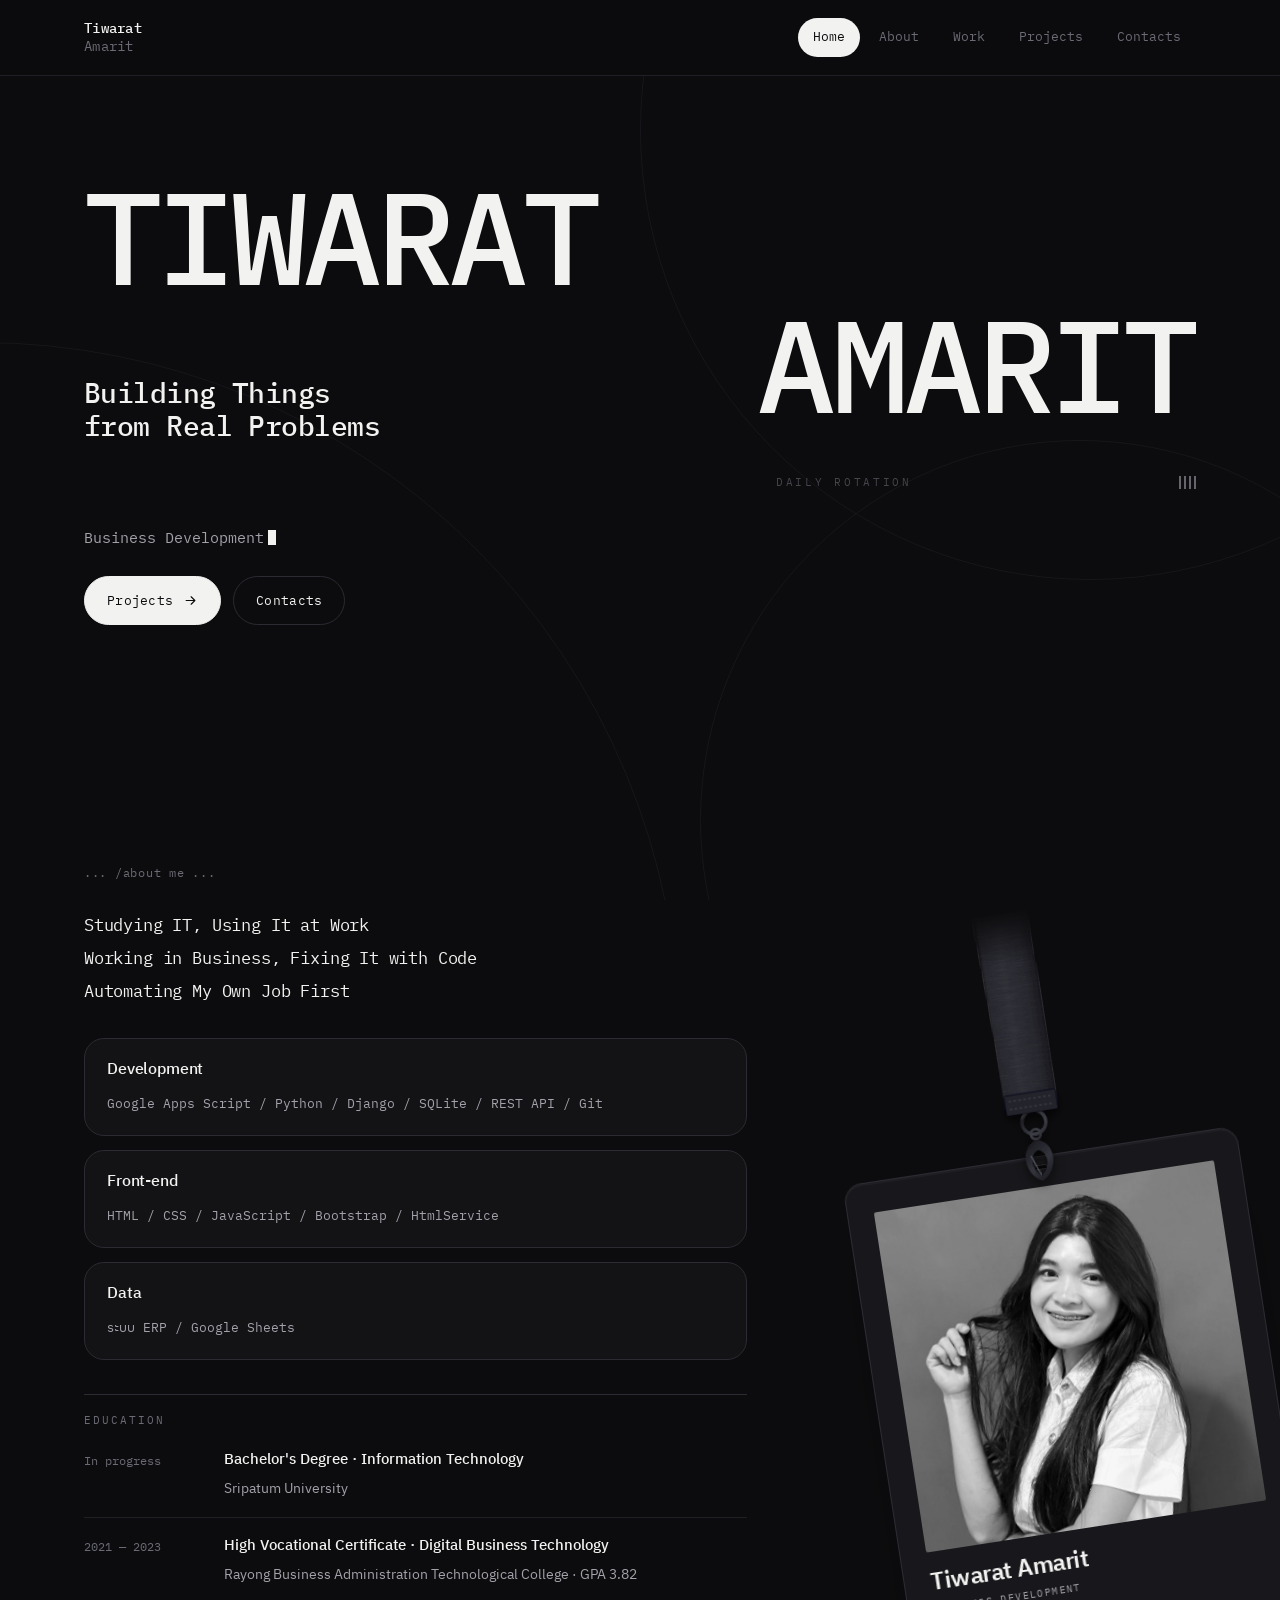
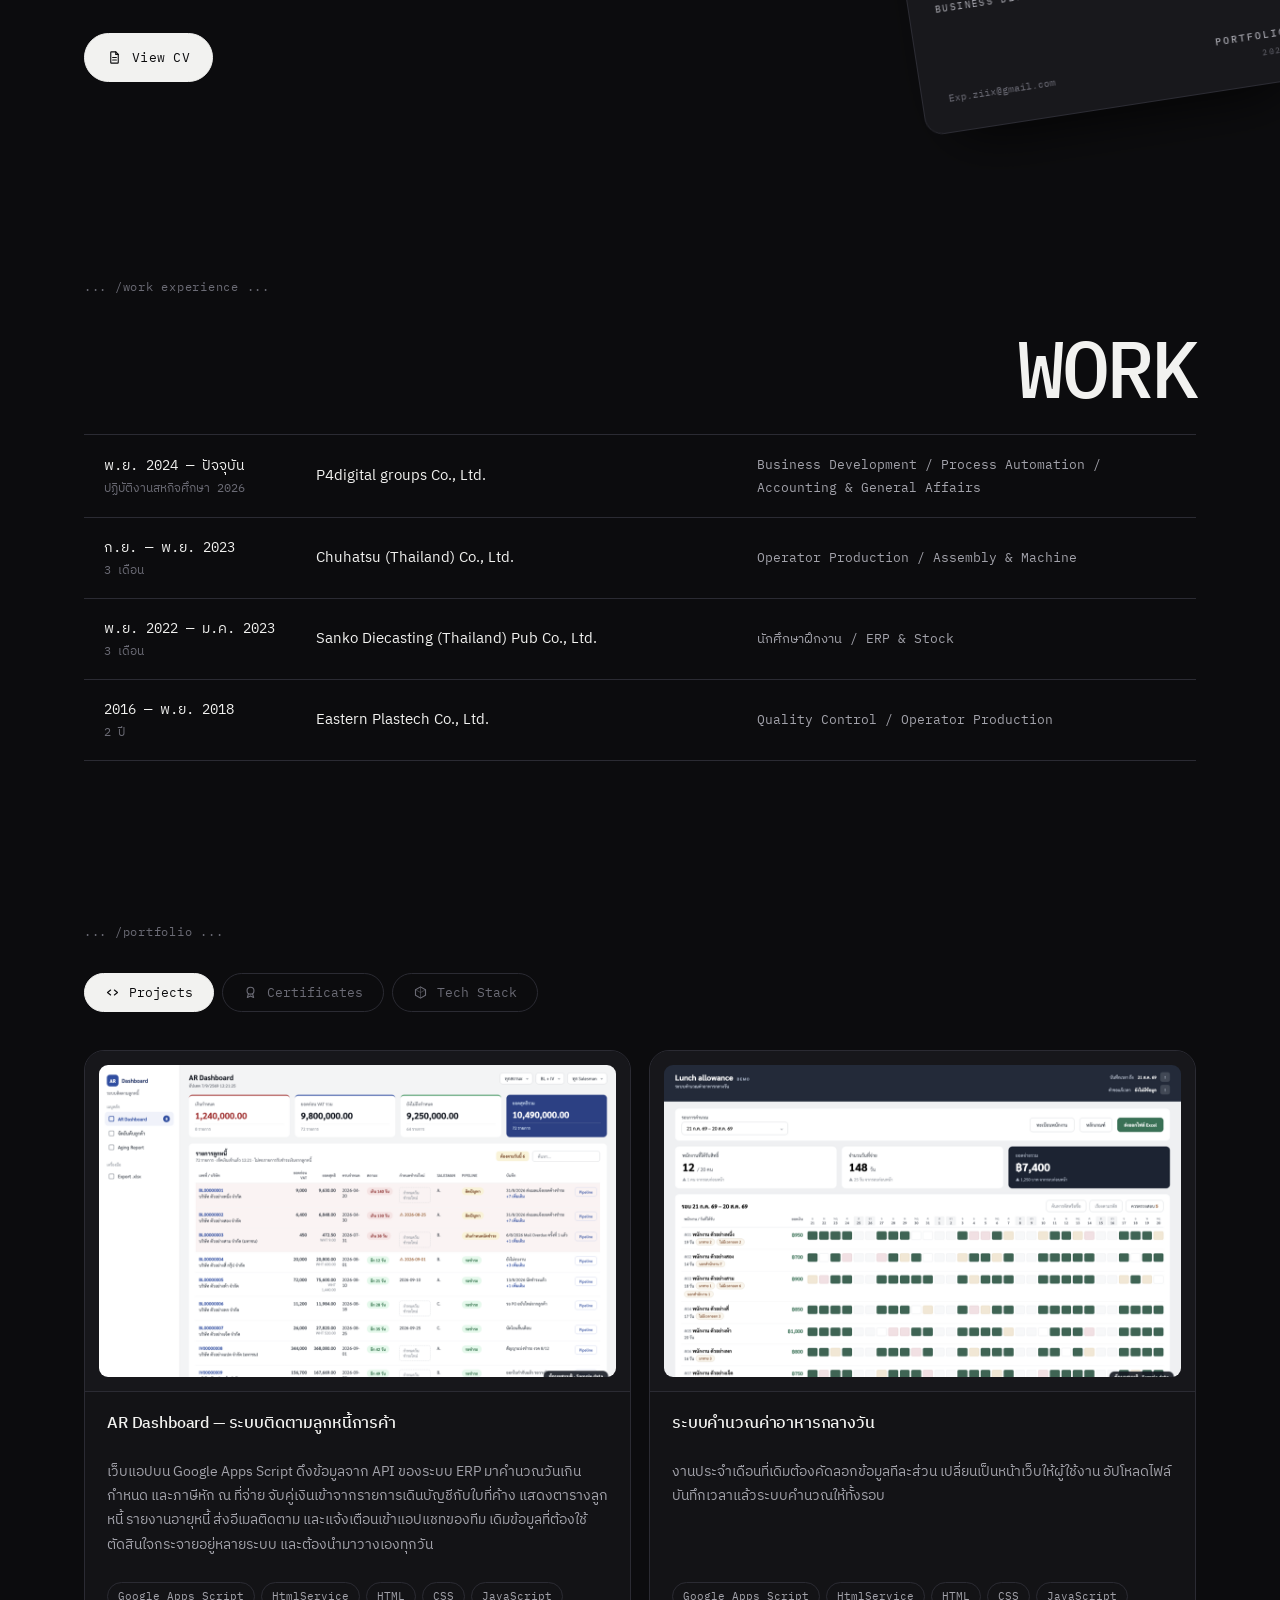
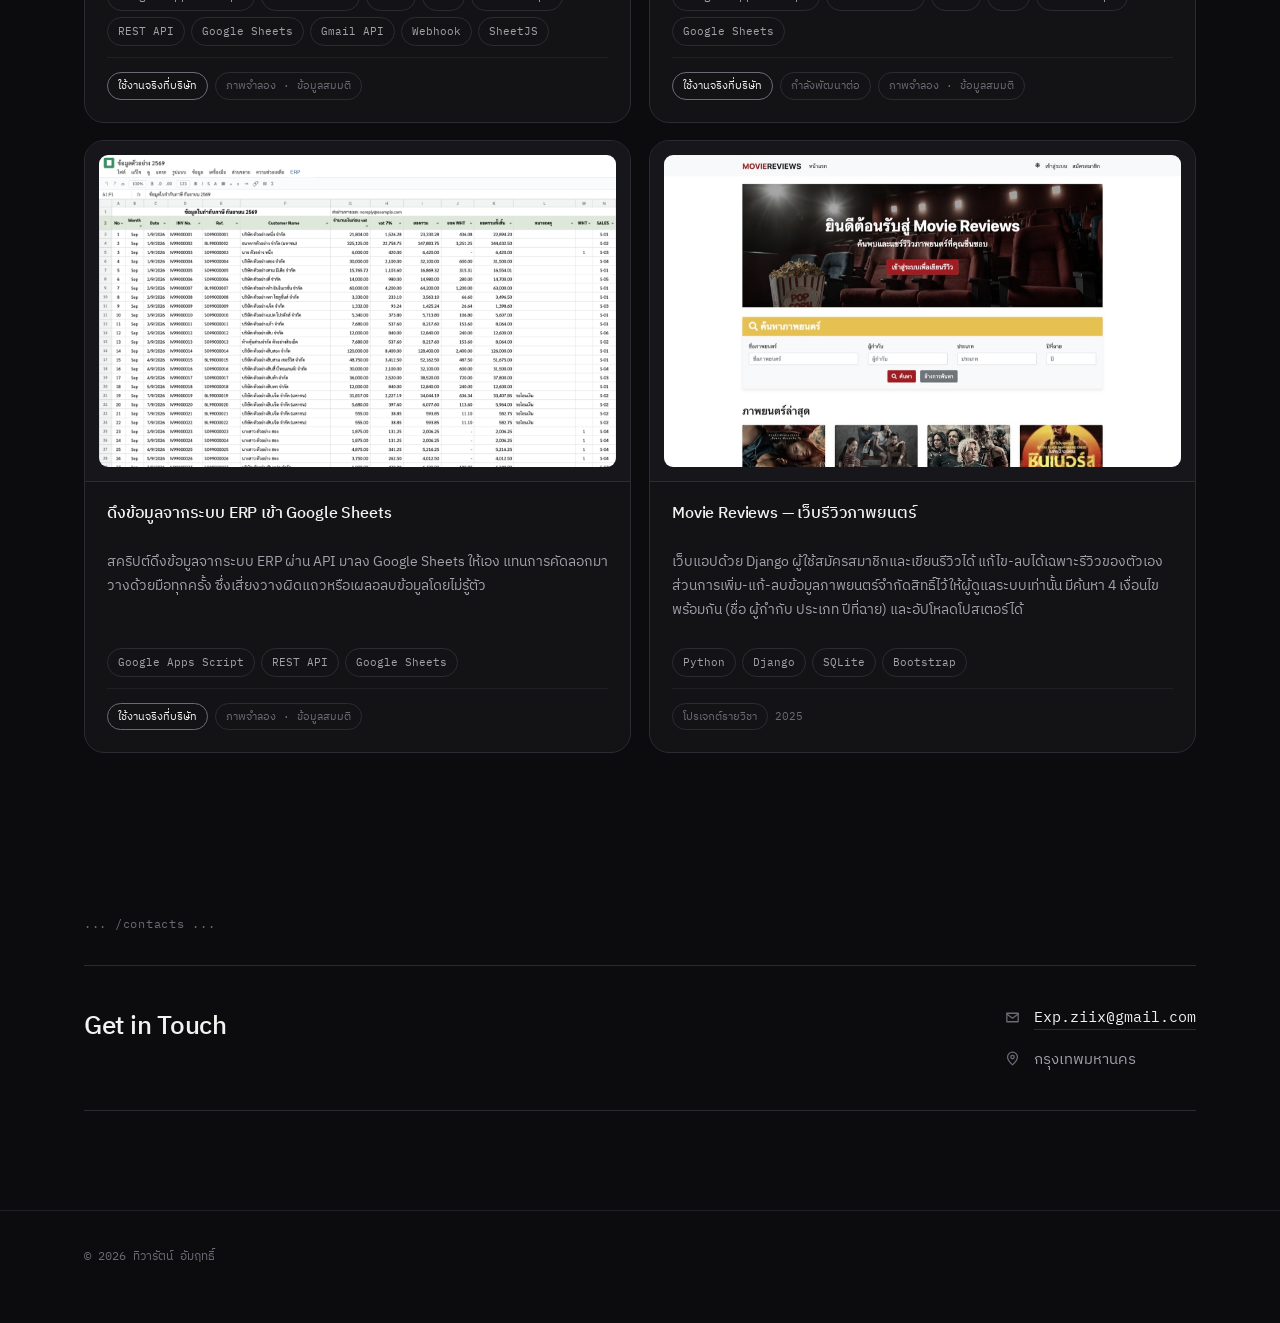
==== commit f1928603: "ใส่ URL จริงใน canonical และ og:url รู้ชื่อ repo แล้วจึงเติม URL ที่เคยค้างเป็นตัวอย่างไว้ได้ og:ima" ====
--- a/index.html
+++ b/index.html
@@ -4,18 +4,16 @@
 <meta charset="UTF-8">
 <meta name="viewport" content="width=device-width, initial-scale=1.0">
 
-<!-- ===== SEO / ตอนแปะลิงก์ใน LinkedIn, Messenger, LINE จะดึงตรงนี้ไปแสดง =====
-     TODO: แก้ชื่อ ตำแหน่ง และ URL ให้เป็นของจริงหลัง deploy -->
+<!-- ===== SEO / ตอนแปะลิงก์ใน LinkedIn, Messenger, LINE จะดึงตรงนี้ไปแสดง ===== -->
 <title>Tiva · Portfolio</title>
 <meta name="description" content="ทิวารัตน์ อัมฤทธิ์ (แป้ง) — Business Development ที่เขียน Google Apps Script ลดงานมือให้ทีมใช้จริงในบริษัท และเรียน ป.ตรี IT ที่ ม.ศรีปทุม">
 <meta name="author" content="Tiwarat Amarit">
 <meta name="theme-color" content="#0C0C0E">
-<!-- ปิดไว้ก่อนเพราะยังไม่มีโดเมนจริง URL ปลอมใน canonical เสียหายกว่าไม่มี canonical
-     หลัง deploy: เปิดสองบรรทัดนี้ (canonical กับ og:image ด้านล่าง) แล้วแทน URL ให้ถูก
-     <link rel="canonical" href="https://ชื่อผู้ใช้.github.io/ชื่อ-repo/"> -->
+<link rel="canonical" href="https://pang67167139.github.io/tiva-portfolio/">
 
 <meta property="og:type" content="website">
 <meta property="og:site_name" content="Tiva · Portfolio">
+<meta property="og:url" content="https://pang67167139.github.io/tiva-portfolio/">
 <meta property="og:title" content="Tiva · Portfolio">
 <meta property="og:description" content="ทิวารัตน์ อัมฤทธิ์ (แป้ง) — Business Development ที่เขียน Google Apps Script ลดงานมือให้ทีมใช้จริงในบริษัท และเรียน ป.ตรี IT ที่ ม.ศรีปทุม">
 <meta property="og:locale" content="th_TH">
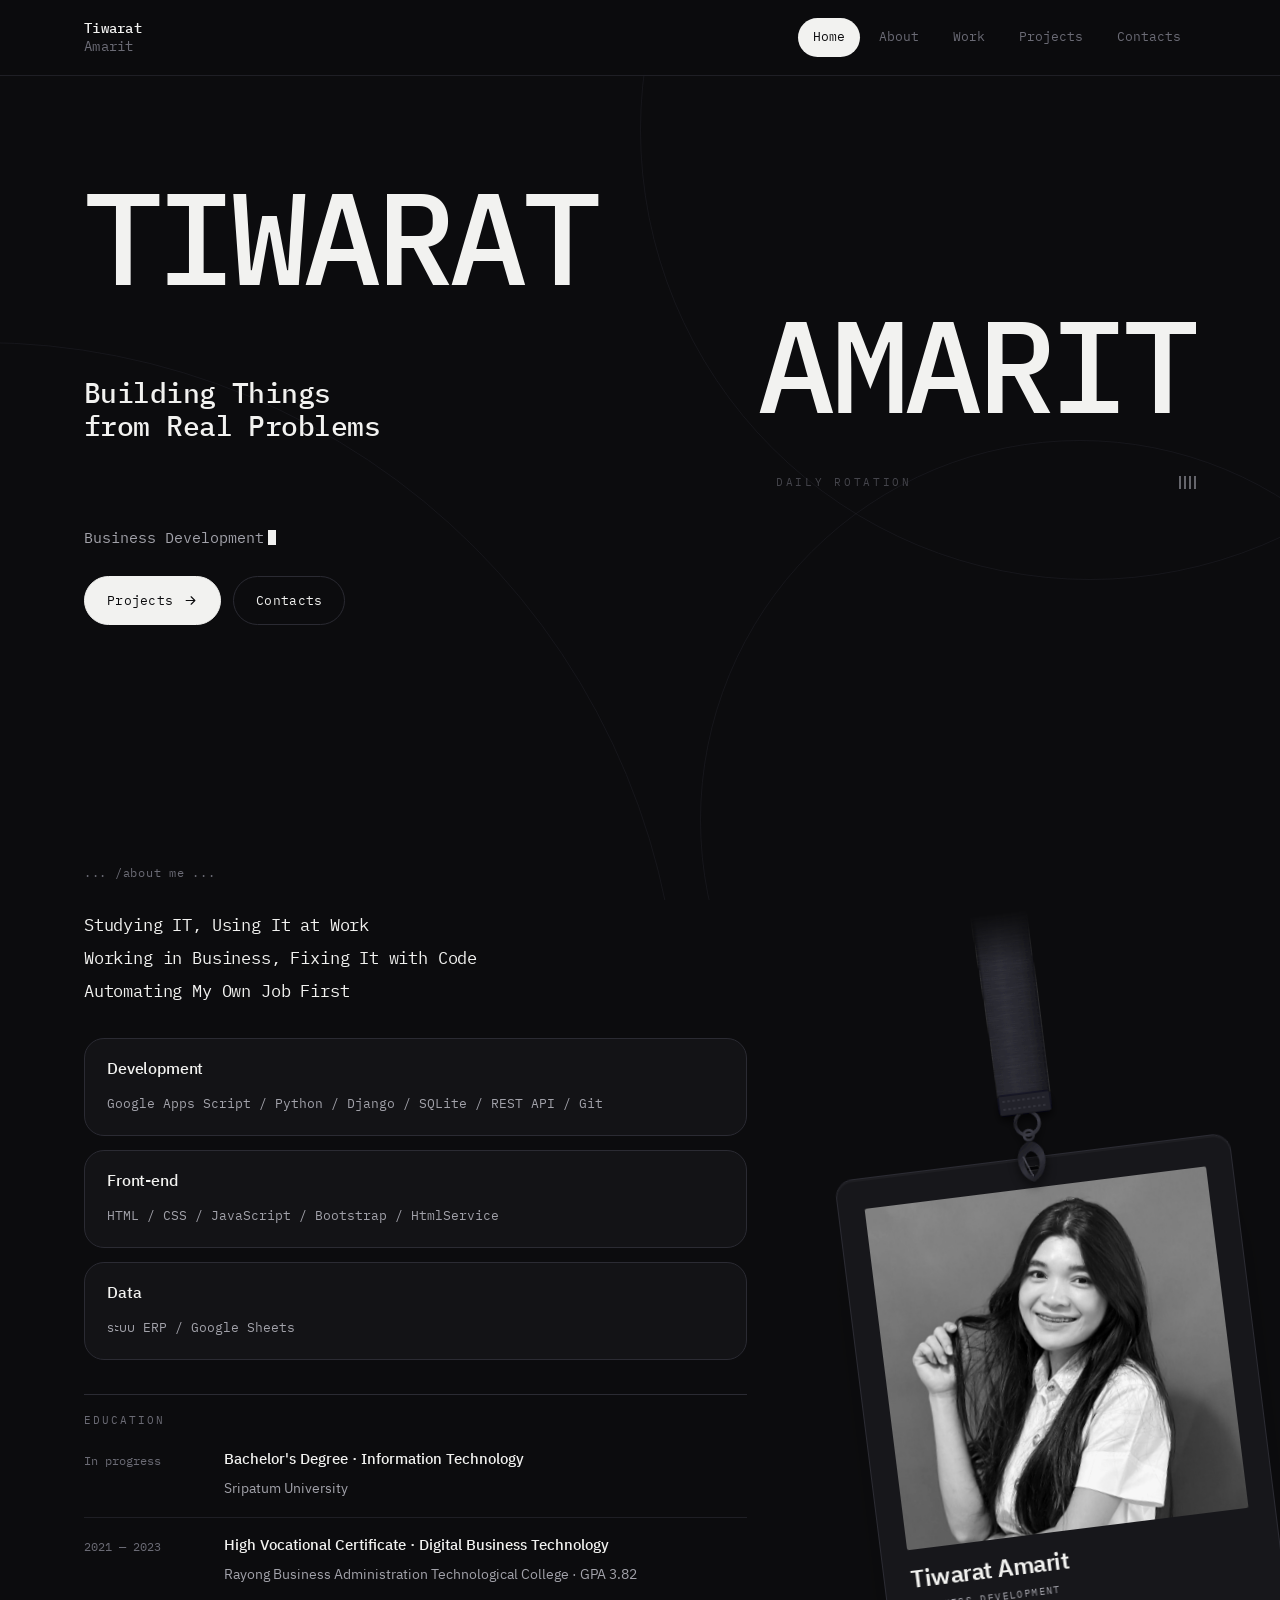
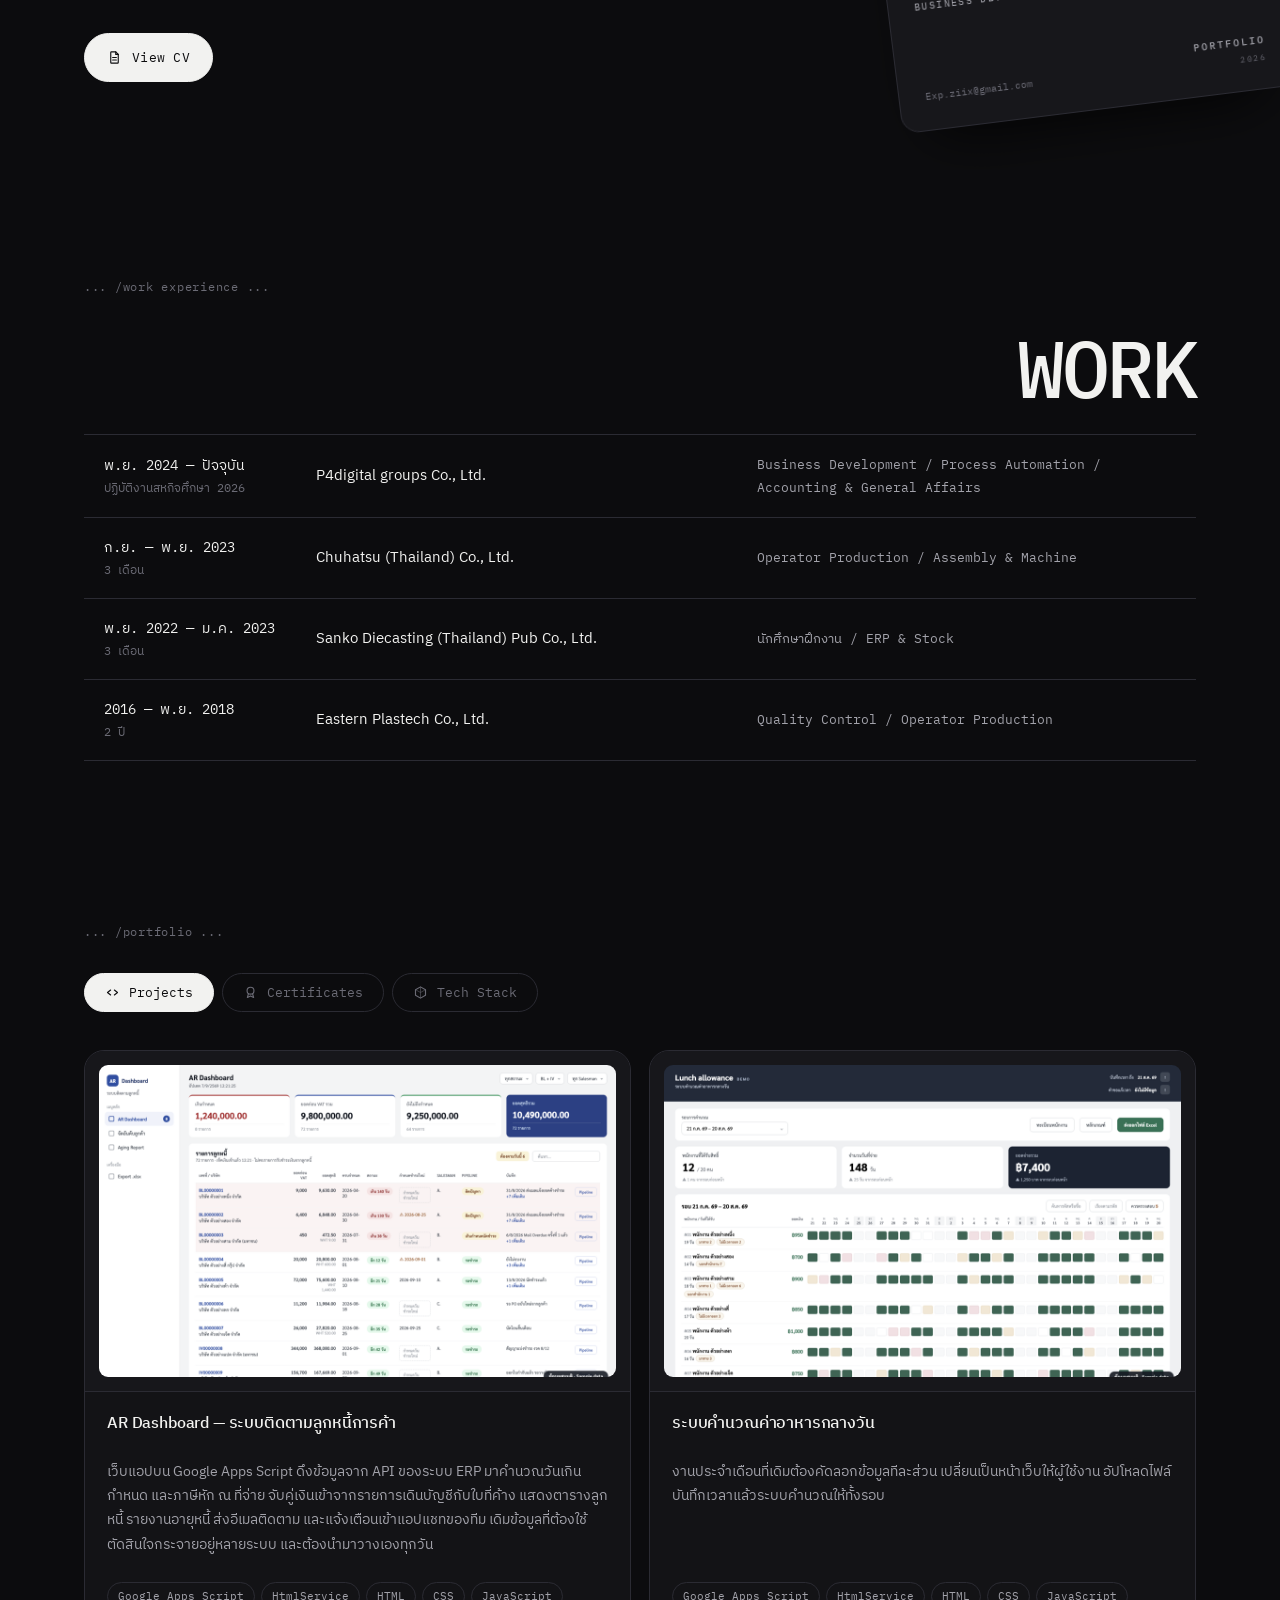
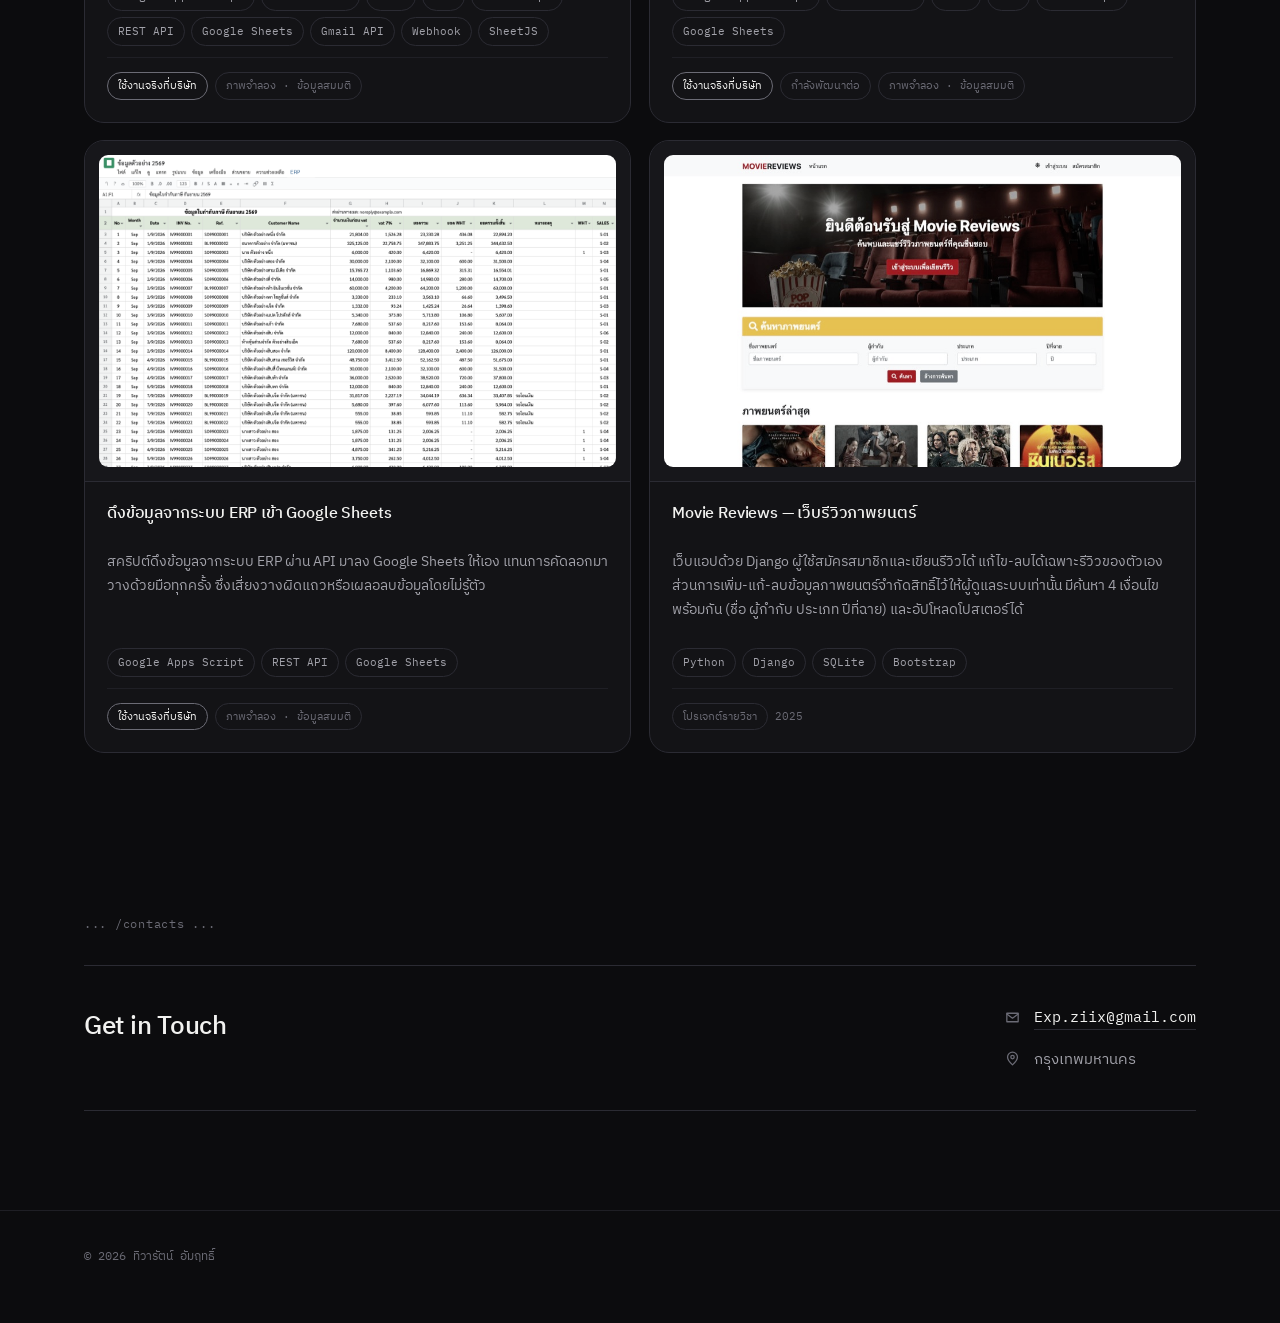
==== commit a968b290: "เปลี่ยน URL ตามชื่อบัญชี GitHub ใหม่ Tiva-ama แก้ canonical, og:url และลิงก์โปรเจกต์รายวิชาในหน้า CV" ====
--- a/index.html
+++ b/index.html
@@ -9,11 +9,11 @@
 <meta name="description" content="ทิวารัตน์ อัมฤทธิ์ (แป้ง) — Business Development ที่เขียน Google Apps Script ลดงานมือให้ทีมใช้จริงในบริษัท และเรียน ป.ตรี IT ที่ ม.ศรีปทุม">
 <meta name="author" content="Tiwarat Amarit">
 <meta name="theme-color" content="#0C0C0E">
-<link rel="canonical" href="https://pang67167139.github.io/tiva-portfolio/">
+<link rel="canonical" href="https://tiva-ama.github.io/tiva-portfolio/">
 
 <meta property="og:type" content="website">
 <meta property="og:site_name" content="Tiva · Portfolio">
-<meta property="og:url" content="https://pang67167139.github.io/tiva-portfolio/">
+<meta property="og:url" content="https://tiva-ama.github.io/tiva-portfolio/">
 <meta property="og:title" content="Tiva · Portfolio">
 <meta property="og:description" content="ทิวารัตน์ อัมฤทธิ์ (แป้ง) — Business Development ที่เขียน Google Apps Script ลดงานมือให้ทีมใช้จริงในบริษัท และเรียน ป.ตรี IT ที่ ม.ศรีปทุม">
 <meta property="og:locale" content="th_TH">
